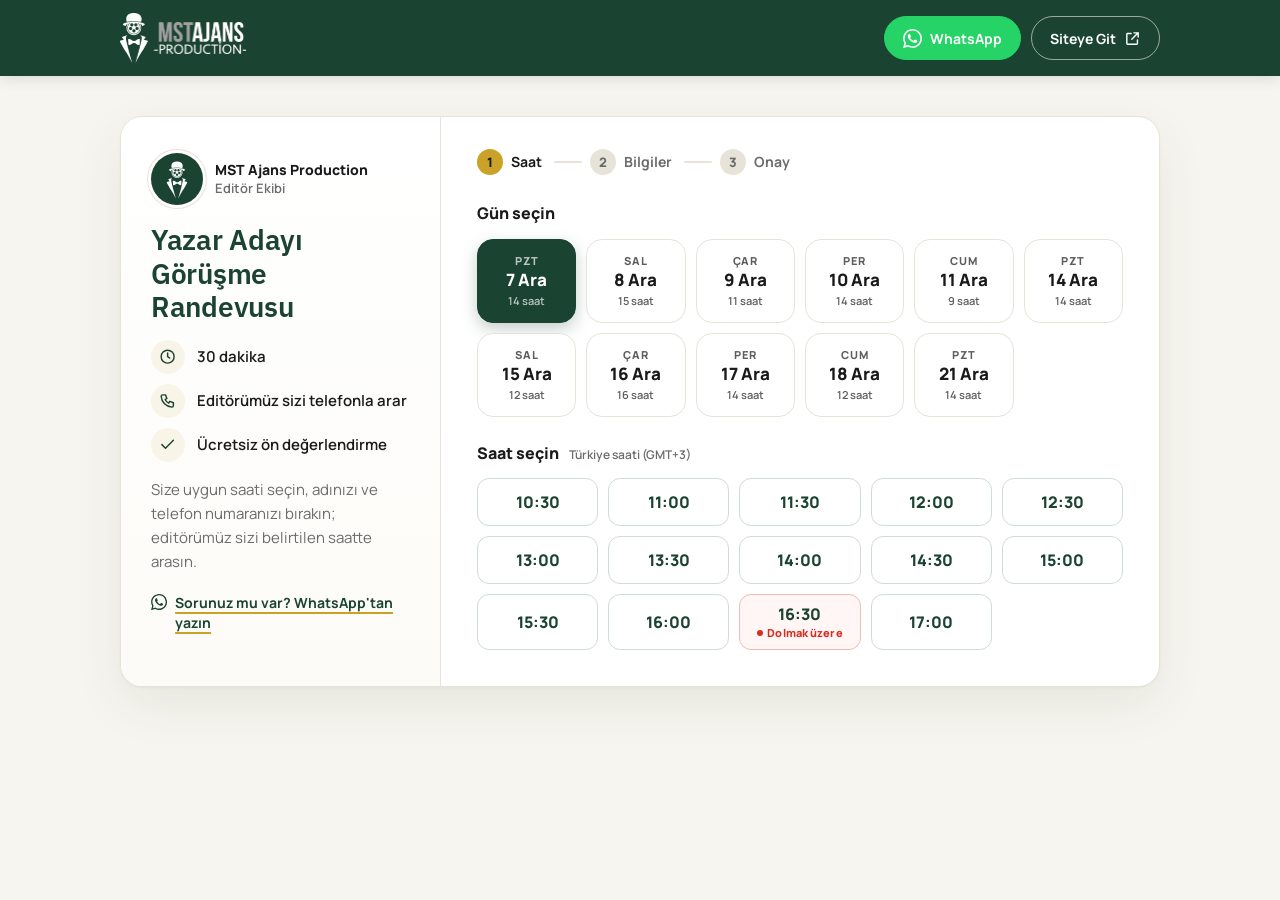
==== demo/index.html @ f029d552 "MST yazar adayı randevu eklentisi - Müsait saatlerden randevu (10:00–17:30), saat başına 3 kişi sını" ====
<!doctype html>
<html lang="tr">
<head>
<meta charset="utf-8">
<meta name="viewport" content="width=device-width, initial-scale=1, viewport-fit=cover">
<meta name="theme-color" content="#ffffff">
<title>Yazar Görüşmesi — MST Yayıncılık</title>
<link rel="stylesheet" href="https://fonts.googleapis.com/css2?family=IBM+Plex+Sans:wght@500;600;700&family=Manrope:wght@400;500;600;700;800&display=swap">
<link rel="stylesheet" href="/mst-randevu/assets/randevu.css">
</head>
<body class="mst-sayfa">

<!-- ===== MST_Randevu::header_html() ===== -->
<header class="mst-top">
  <div class="mst-top__in">
    <a class="mst-top__logo" href="https://mstyayincilik.com/" aria-label="Ana sayfa">
      <img src="/mst-randevu/assets/mst-logo.png" alt="MST Ajans Production" width="126" height="50">
    </a>
    <div class="mst-top__cta">
      <a class="mst-top__btn mst-top__btn--wa" href="https://wa.me/905514112004?text=Merhaba%2C%20yazar%20g%C3%B6r%C3%BC%C5%9Fmesi%20hakk%C4%B1nda%20bilgi%20almak%20istiyorum." target="_blank" rel="noopener" aria-label="WhatsApp'tan yazın"><svg class="mst-ic" viewBox="0 0 24 24" fill="currentColor" aria-hidden="true"><path d="M17.472 14.382c-.297-.149-1.758-.867-2.03-.967-.273-.099-.471-.148-.67.15-.197.297-.767.966-.94 1.164-.173.199-.347.223-.644.075-.297-.15-1.255-.463-2.39-1.475-.883-.788-1.48-1.761-1.653-2.059-.173-.297-.018-.458.13-.606.134-.133.298-.347.446-.52.149-.174.198-.298.298-.497.099-.198.05-.371-.025-.52-.075-.149-.669-1.612-.916-2.207-.242-.579-.487-.5-.669-.51-.173-.008-.371-.01-.57-.01-.198 0-.52.074-.792.372-.272.297-1.04 1.016-1.04 2.479 0 1.462 1.065 2.875 1.213 3.074.149.198 2.096 3.2 5.077 4.487.709.306 1.262.489 1.694.625.712.227 1.36.195 1.871.118.571-.085 1.758-.719 2.006-1.413.248-.694.248-1.289.173-1.413-.074-.124-.272-.198-.57-.347m-5.421 7.403h-.004a9.87 9.87 0 0 1-5.031-1.378l-.361-.214-3.741.982.998-3.648-.235-.374a9.86 9.86 0 0 1-1.51-5.26c.001-5.45 4.436-9.884 9.888-9.884 2.64 0 5.122 1.03 6.988 2.898a9.825 9.825 0 0 1 2.893 6.994c-.003 5.45-4.437 9.884-9.885 9.884m8.413-18.297A11.815 11.815 0 0 0 12.05 0C5.495 0 .16 5.335.157 11.892c0 2.096.547 4.142 1.588 5.945L.057 24l6.305-1.654a11.882 11.882 0 0 0 5.683 1.448h.005c6.554 0 11.89-5.335 11.893-11.893a11.821 11.821 0 0 0-3.48-8.413z"/></svg><span>WhatsApp</span></a>
      <a class="mst-top__btn" href="https://mstyayincilik.com/"><span>Siteye Git</span><svg class="mst-ic" viewBox="0 0 24 24" fill="none" stroke="currentColor" stroke-width="2" stroke-linecap="round" stroke-linejoin="round" aria-hidden="true"><path d="M14 4h6v6M20 4l-9 9M19 14v5a1 1 0 0 1-1 1H5a1 1 0 0 1-1-1V6a1 1 0 0 1 1-1h5"/></svg></a>
    </div>
  </div>
</header>

<main class="mst-sayfa__main">
<!-- ===== [mst_randevu] ===== -->
<div class="mst-rnd-wrap">
<div class="mst-rnd" data-mst-randevu>
  <aside class="mst-rnd__aside">
    <div class="mst-rnd__brand">
      <span class="mst-rnd__avatar"><img src="/mst-randevu/assets/mst-figur.png" alt="" width="40" height="40"></span>
      <span class="mst-rnd__brand-txt"><strong>MST Ajans Production</strong><small>Editör Ekibi</small></span>
    </div>
    <h2 class="mst-rnd__title">Yazar Adayı Görüşme Randevusu</h2>
    <ul class="mst-rnd__meta">
      <li><span class="mst-rnd__meta-ic"><svg class="mst-ic" viewBox="0 0 24 24" fill="none" stroke="currentColor" stroke-width="2" stroke-linecap="round" stroke-linejoin="round" aria-hidden="true"><circle cx="12" cy="12" r="9"/><path d="M12 7v5l3 2"/></svg></span>30 dakika</li>
      <li><span class="mst-rnd__meta-ic"><svg class="mst-ic" viewBox="0 0 24 24" fill="none" stroke="currentColor" stroke-width="2" stroke-linecap="round" stroke-linejoin="round" aria-hidden="true"><path d="M5 4h4l2 5-2.5 1.5a11 11 0 0 0 5 5L15 13l5 2v4a2 2 0 0 1-2 2A16 16 0 0 1 3 6a2 2 0 0 1 2-2"/></svg></span>Editörümüz sizi telefonla arar</li>
      <li><span class="mst-rnd__meta-ic"><svg class="mst-ic" viewBox="0 0 24 24" fill="none" stroke="currentColor" stroke-width="2" stroke-linecap="round" stroke-linejoin="round" aria-hidden="true"><path d="M20 6 9 17l-5-5"/></svg></span>Ücretsiz ön değerlendirme</li>
    </ul>
    <p class="mst-rnd__desc">Size uygun saati seçin, adınızı ve telefon numaranızı bırakın; editörümüz sizi belirtilen saatte arasın.</p>
    <a class="mst-rnd__wa" href="https://wa.me/905514112004" target="_blank" rel="noopener"><svg class="mst-ic" viewBox="0 0 24 24" fill="currentColor" aria-hidden="true"><path d="M17.472 14.382c-.297-.149-1.758-.867-2.03-.967-.273-.099-.471-.148-.67.15-.197.297-.767.966-.94 1.164-.173.199-.347.223-.644.075-.297-.15-1.255-.463-2.39-1.475-.883-.788-1.48-1.761-1.653-2.059-.173-.297-.018-.458.13-.606.134-.133.298-.347.446-.52.149-.174.198-.298.298-.497.099-.198.05-.371-.025-.52-.075-.149-.669-1.612-.916-2.207-.242-.579-.487-.5-.669-.51-.173-.008-.371-.01-.57-.01-.198 0-.52.074-.792.372-.272.297-1.04 1.016-1.04 2.479 0 1.462 1.065 2.875 1.213 3.074.149.198 2.096 3.2 5.077 4.487.709.306 1.262.489 1.694.625.712.227 1.36.195 1.871.118.571-.085 1.758-.719 2.006-1.413.248-.694.248-1.289.173-1.413-.074-.124-.272-.198-.57-.347m-5.421 7.403h-.004a9.87 9.87 0 0 1-5.031-1.378l-.361-.214-3.741.982.998-3.648-.235-.374a9.86 9.86 0 0 1-1.51-5.26c.001-5.45 4.436-9.884 9.888-9.884 2.64 0 5.122 1.03 6.988 2.898a9.825 9.825 0 0 1 2.893 6.994c-.003 5.45-4.437 9.884-9.885 9.884m8.413-18.297A11.815 11.815 0 0 0 12.05 0C5.495 0 .16 5.335.157 11.892c0 2.096.547 4.142 1.588 5.945L.057 24l6.305-1.654a11.882 11.882 0 0 0 5.683 1.448h.005c6.554 0 11.89-5.335 11.893-11.893a11.821 11.821 0 0 0-3.48-8.413z"/></svg><span>Sorunuz mu var? WhatsApp'tan yazın</span></a>
  </aside>

  <section class="mst-rnd__main">
    <ol class="mst-rnd__steps" data-steps>
      <li class="is-active"><span>1</span>Saat</li>
      <li><span>2</span>Bilgiler</li>
      <li><span>3</span>Onay</li>
    </ol>

    <div class="mst-rnd__step" data-step="saat">
      <div class="mst-rnd__label">Gün seçin</div>
      <div class="mst-rnd__days" data-days><div class="mst-rnd__loading">Müsait saatler yükleniyor…</div></div>
      <div class="mst-rnd__label" data-times-label hidden>Saat seçin <small>Türkiye saati (GMT+3)</small></div>
      <div class="mst-rnd__times" data-times></div>
      <div class="mst-rnd__next" data-next hidden>
        <div class="mst-rnd__next-info"><small>Seçilen saat</small><strong data-next-text></strong></div>
        <button type="button" class="mst-rnd__btn" data-continue>Devam Et</button>
      </div>
    </div>

    <form class="mst-rnd__form" data-form hidden novalidate>
      <div class="mst-rnd__picked" data-picked></div>
      <input type="hidden" name="slot_id" value="">
      <label class="mst-rnd__field"><span>Ad Soyad</span><input type="text" name="ad_soyad" autocomplete="name" required minlength="3" maxlength="100" placeholder="Adınız ve soyadınız"></label>
      <label class="mst-rnd__field"><span>Telefon</span><input type="tel" name="telefon" autocomplete="tel" inputmode="tel" placeholder="05XX XXX XX XX" required></label>
      <label class="mst-rnd__field"><span>Kitabınız hakkında kısa not <em>(isteğe bağlı)</em></span><textarea name="not_metni" rows="3" maxlength="1000" placeholder="Tür, sayfa sayısı, tamamlandı mı…"></textarea></label>
      <label class="mst-rnd__hp" aria-hidden="true">Web sitesi <input type="text" name="website" tabindex="-1" autocomplete="off"></label>
      <label class="mst-rnd__check"><input type="checkbox" name="kvkk" value="1" required><span>Kişisel verilerimin randevu ve iletişim amacıyla MST Yayıncılık tarafından işlenmesini kabul ediyorum.</span></label>
      <div class="mst-rnd__error" data-error role="alert" hidden></div>
      <div class="mst-rnd__actions">
        <button type="button" class="mst-rnd__btn mst-rnd__btn--ghost" data-back>Geri</button>
        <button type="submit" class="mst-rnd__btn">Randevuyu Onayla</button>
      </div>
    </form>

    <div class="mst-rnd__done" data-done hidden></div>
  </section>
</div>
</div>
</main>

<script>
/* Sahte sunucu: WordPress'teki admin-ajax.php yanıtlarını taklit eder (10:00–17:30, saat başına 3 kişi) */
(function () {
  var GUN = ['Paz','Pzt','Sal','Çar','Per','Cum','Cmt'], GUN_UZUN = ['Pazar','Pazartesi','Salı','Çarşamba','Perşembe','Cuma','Cumartesi'];
  var AY = ['Oca','Şub','Mar','Nis','May','Haz','Tem','Ağu','Eyl','Eki','Kas','Ara'], AY_UZUN = ['Ocak','Şubat','Mart','Nisan','Mayıs','Haziran','Temmuz','Ağustos','Eylül','Ekim','Kasım','Aralık'];
  var slots = [], id = 1, d = new Date(); d.setHours(0,0,0,0);
  for (var g = 1; g < 16; g++) {
    var day = new Date(d); day.setDate(d.getDate() + g);
    if (day.getDay() === 0 || day.getDay() === 6) continue;
    for (var m = 10*60; m <= 17*60 + 30; m += 30) {
      var t = new Date(day); t.setMinutes(m);
      var r = Math.random(), dolu = r < .15 ? 3 : r < .3 ? 2 : r < .45 ? 1 : 0; // bazı saatler kısmen/tamamen dolu
      slots.push({ id: id++, t: t, kapasite: 3, dolu: dolu });
    }
  }
  var pad = function (n) { return (n < 10 ? '0' : '') + n; };
  var iso = function (t) { return t.getFullYear() + '-' + pad(t.getMonth()+1) + '-' + pad(t.getDate()); };
  var uzun = function (t) { return t.getDate() + ' ' + AY_UZUN[t.getMonth()] + ' ' + t.getFullYear() + ' ' + GUN_UZUN[t.getDay()] + ', ' + pad(t.getHours()) + ':' + pad(t.getMinutes()); };
  var utc = function (t) { return t.toISOString().replace(/[-:]/g, '').replace(/\.\d{3}/, ''); };
  var telNorm = function (r) { var x = String(r).replace(/\D/g,''); if (x.length===10) x='90'+x; else if (x.length===11 && x[0]==='0') x='9'+x; return /^90[23458]\d{9}$/.test(x) ? x : ''; };
  var alinan = {};
  var json = function (o, s) { return Promise.resolve(new Response(JSON.stringify(o), { status: s || 200, headers: { 'Content-Type': 'application/json' } })); };

  window.MST_RANDEVU = { ajax: '/wp-admin/admin-ajax.php', basari: 'Randevunuz alındı! Belirtilen saatte sizi arayacağız.', site: 'https://mstyayincilik.com/' };
  var realFetch = window.fetch;
  window.fetch = function (url, opt) {
    if (url !== MST_RANDEVU.ajax) return realFetch.apply(this, arguments);
    var f = opt.body, action = f.get('action');
    return new Promise(function (r) { setTimeout(r, 400); }).then(function () {
      if (action === 'mst_randevu_slotlar') {
        return json({ success: true, data: { nonce: 'demo', slotlar: slots.filter(function (s) { return s.dolu < s.kapasite; }).map(function (s) {
          return { id: s.id, gun: iso(s.t), etiket: s.t.getDate() + ' ' + AY_UZUN[s.t.getMonth()] + ' ' + GUN_UZUN[s.t.getDay()], kisa: GUN[s.t.getDay()], no: s.t.getDate() + ' ' + AY[s.t.getMonth()], saat: pad(s.t.getHours()) + ':' + pad(s.t.getMinutes()), sure: 30, kalan: s.kapasite - s.dolu };
        }) } });
      }
      var ad = (f.get('ad_soyad') || '').trim(), tel = telNorm(f.get('telefon')), s = slots.filter(function (x) { return x.id == f.get('slot_id'); })[0];
      if (ad.length < 3) return json({ success: false, data: { mesaj: 'Lütfen adınızı ve soyadınızı yazın.', alan: 'ad_soyad' } });
      if (!tel) return json({ success: false, data: { mesaj: 'Geçerli bir telefon numarası girin (ör. 0532 123 45 67).', alan: 'telefon' } });
      if (!f.get('kvkk')) return json({ success: false, data: { mesaj: 'Devam etmek için onay kutusunu işaretleyin.', alan: 'kvkk' } });
      if (alinan[tel]) return json({ success: false, data: { mesaj: 'Bu numarayla zaten ' + uzun(alinan[tel]) + ' tarihine randevunuz var.' } });
      if (!s || s.dolu >= s.kapasite) return json({ success: false, data: { mesaj: 'Bu saat az önce doldu. Lütfen başka bir saat seçin.', yenile: true } }, 409);
      s.dolu++; alinan[tel] = s.t;
      var bit = new Date(s.t.getTime() + 30 * 60000);
      return json({ success: true, data: { mesaj: MST_RANDEVU.basari, tarih: uzun(s.t),
        takvim: 'https://calendar.google.com/calendar/render?action=TEMPLATE&text=' + encodeURIComponent('MST Yayıncılık — Yazar görüşmesi') + '&dates=' + utc(s.t) + '/' + utc(bit) } });
    });
  };
})();
</script>
<script src="/mst-randevu/assets/randevu.js"></script>
</body>
</html>
---- mst-randevu/assets/randevu.css ----
/* ==========================================================================
   MST Yazar Randevu — mstyayincilik.com tasarım diliyle
   Renkler "Kitap Yayınlatmak İstiyorum" sayfasından alınmıştır.
   ========================================================================== */
:root {
  --mst-yesil: #1b4332;
  --mst-yesil-2: #2d6a4f;
  --mst-yesil-acik: #e9f2ec;
  --mst-altin: #c9a227;
  --mst-altin-koyu: #b08d1f;
  --mst-bej: #f8f4e8;
  --mst-zemin-sayfa: #f7f5ef;
  --mst-yazi: #333333;
  --mst-koyu: #1a1a1a;
  --mst-soluk: #6b6b6b;
  --mst-cizgi: #e7e3d8;
  --mst-beyaz: #ffffff;
  --mst-hata: #b42318;
  --mst-font: Manrope, -apple-system, "Segoe UI", system-ui, sans-serif;
  --mst-font-baslik: "IBM Plex Sans", Manrope, system-ui, sans-serif;
}

.mst-ic { width: 1.15em; height: 1.15em; flex: 0 0 auto; display: inline-block; vertical-align: -0.2em; }

/* --------------------------------------------------------------------------
   Tam sayfa iskeleti
   -------------------------------------------------------------------------- */
body.mst-sayfa {
  margin: 0; min-height: 100vh; display: flex; flex-direction: column;
  background: var(--mst-zemin-sayfa); color: var(--mst-yazi);
  font-family: var(--mst-font); -webkit-font-smoothing: antialiased;
}
.mst-sayfa__main { flex: 1; padding: 40px 16px 72px; }
.mst-sayfa__intro { max-width: 1040px; margin: 0 auto 24px; }

/* --------------------------------------------------------------------------
   Üst çubuk: MST logosu + WhatsApp + Siteye Git
   -------------------------------------------------------------------------- */
/* Logo beyaz olduğu için çubuk koyu yeşil */
.mst-top {
  position: sticky; top: 0; z-index: 100;
  background: var(--mst-yesil);
  box-shadow: 0 2px 14px rgba(0, 0, 0, .12);
  font-family: var(--mst-font);
}
body.admin-bar .mst-top { top: 32px; }
.mst-top * { box-sizing: border-box; }
.mst-top a { text-decoration: none; }
.mst-top__in {
  max-width: 1080px; margin: 0 auto; height: 76px; padding: 0 20px;
  display: flex; align-items: center; justify-content: space-between; gap: 16px;
}
.mst-top__logo { display: flex; align-items: center; flex: 0 0 auto; }
.mst-top__logo img { height: 50px; width: auto; display: block; }

.mst-top__cta { display: flex; align-items: center; gap: 10px; }
.mst-top__btn {
  display: inline-flex; align-items: center; justify-content: center; gap: 8px;
  height: 44px; padding: 0 18px; border-radius: 100px; border: 1.5px solid rgba(255, 255, 255, .55);
  font-size: 14px; font-weight: 700; color: #fff; background: transparent;
  white-space: nowrap; transition: background .15s, color .15s, border-color .15s;
}
.mst-top__btn:hover { background: rgba(255, 255, 255, .1); border-color: #fff; color: #fff; }
.mst-top__btn .mst-ic { width: 17px; height: 17px; }
.mst-top__btn--wa { background: #25d366; border-color: #25d366; color: #fff; }
.mst-top__btn--wa .mst-ic { width: 19px; height: 19px; }
.mst-top__btn--wa:hover { background: #1ebe5b; border-color: #1ebe5b; color: #fff; }

@media (max-width: 782px) { body.admin-bar .mst-top { top: 0; } }
@media (max-width: 480px) {
  .mst-top__in { height: 64px; padding: 0 14px; gap: 10px; }
  .mst-top__logo img { height: 40px; }
  .mst-top__cta { gap: 8px; }
  .mst-top__btn { height: 40px; padding: 0 14px; font-size: 13px; }
}
@media (max-width: 370px) {
  /* Çok dar ekranda WhatsApp yalnızca simge */
  .mst-top__btn--wa { width: 40px; padding: 0; }
  .mst-top__btn--wa span { display: none; }
}

/* --------------------------------------------------------------------------
   Randevu kutusu
   -------------------------------------------------------------------------- */
.mst-rnd-wrap { container-type: inline-size; width: 100%; max-width: 1040px; margin: 24px auto; }
.mst-sayfa .mst-rnd-wrap { margin-top: 0; }
.mst-rnd {
  display: grid; grid-template-columns: 1fr;
  background: var(--mst-beyaz); color: var(--mst-yazi);
  border: 1px solid var(--mst-cizgi); border-radius: 22px;
  box-shadow: 0 1px 2px rgba(27, 67, 50, .04), 0 18px 50px rgba(27, 67, 50, .08);
  font-family: var(--mst-font); font-size: 16px; line-height: 1.6;
  overflow: hidden;
}
.mst-rnd *, .mst-rnd *::before, .mst-rnd *::after { box-sizing: border-box; }
.mst-rnd [hidden] { display: none !important; }
.mst-rnd a { text-decoration: none; }

/* Sol sütun: görüşme bilgisi */
.mst-rnd__aside { padding: 28px 24px; border-bottom: 1px solid var(--mst-cizgi); background: linear-gradient(180deg, #fff 0%, #fcfbf7 100%); }
.mst-rnd__brand { display: flex; align-items: center; gap: 12px; margin-bottom: 18px; }
.mst-rnd__avatar {
  flex: 0 0 auto; width: 52px; height: 52px; border-radius: 50%;
  display: grid; place-items: center; background: var(--mst-yesil);
  box-shadow: 0 0 0 3px #fff, 0 0 0 4px var(--mst-cizgi);
}
.mst-rnd__avatar img { width: 40px; height: 40px; display: block; }
.mst-rnd__brand-txt { display: flex; flex-direction: column; line-height: 1.3; }
.mst-rnd__brand-txt strong { font-size: 14px; font-weight: 800; color: var(--mst-koyu); }
.mst-rnd__brand-txt small { font-size: 13px; font-weight: 600; color: var(--mst-soluk); }
.mst-rnd__title {
  margin: 0 0 16px; color: var(--mst-yesil);
  font-family: var(--mst-font-baslik); font-weight: 600; font-size: 26px; line-height: 1.2; letter-spacing: -.01em;
}
.mst-rnd__meta { list-style: none; margin: 0 0 16px; padding: 0; display: grid; gap: 10px; }
.mst-rnd__meta li { display: flex; align-items: center; gap: 12px; font-weight: 600; font-size: 15px; color: var(--mst-koyu); margin: 0; }
.mst-rnd__meta-ic {
  flex: 0 0 auto; width: 34px; height: 34px; border-radius: 50%;
  display: grid; place-items: center; background: var(--mst-bej); color: var(--mst-yesil);
}
.mst-rnd__desc { margin: 0 0 18px; font-size: 15px; color: var(--mst-soluk); }
.mst-rnd__wa {
  display: inline-flex; align-items: flex-start; gap: 8px;
  font-size: 14px; font-weight: 700; line-height: 1.45; color: var(--mst-yesil);
  text-decoration: underline !important; text-decoration-color: var(--mst-altin) !important; text-decoration-thickness: 1.5px !important; text-underline-offset: 4px;
}
.mst-rnd__wa .mst-ic { margin-top: 1px; }
.mst-rnd__wa:hover { color: var(--mst-yesil-2); }

/* Sağ sütun */
.mst-rnd__main { padding: 24px 20px 28px; min-width: 0; }

/* Adım göstergesi */
.mst-rnd__steps {
  list-style: none; margin: 0 0 26px; padding: 0;
  display: flex; align-items: center; gap: 8px; counter-reset: none;
}
.mst-rnd__steps li {
  display: flex; align-items: center; gap: 8px; margin: 0;
  font-size: 14px; font-weight: 700; color: var(--mst-soluk); white-space: nowrap;
}
.mst-rnd__steps li:not(:last-child)::after {
  content: ""; width: 28px; height: 2px; margin-left: 4px; border-radius: 2px; background: var(--mst-cizgi);
}
.mst-rnd__steps span {
  width: 26px; height: 26px; border-radius: 50%; display: grid; place-items: center;
  font-size: 13px; font-weight: 800; background: var(--mst-cizgi); color: var(--mst-soluk);
}
.mst-rnd__steps li.is-active { color: var(--mst-koyu); }
.mst-rnd__steps li.is-active span { background: var(--mst-altin); color: var(--mst-koyu); }
.mst-rnd__steps li.is-done { color: var(--mst-yesil); }
.mst-rnd__steps li.is-done span { background: var(--mst-yesil); color: #fff; font-size: 0; }
.mst-rnd__steps li.is-done span::before { content: "✓"; font-size: 13px; }
.mst-rnd__steps li.is-done::after { background: var(--mst-yesil); }

/* Etiketler */
.mst-rnd__label {
  display: flex; align-items: baseline; gap: 10px; flex-wrap: wrap; margin: 24px 0 12px;
  font-weight: 800; color: var(--mst-koyu); font-size: 16px;
}
.mst-rnd__step > .mst-rnd__label:first-child { margin-top: 0; }
.mst-rnd__label small { font-weight: 600; font-size: 12px; color: var(--mst-soluk); }

/* Günler */
.mst-rnd__days {
  display: flex; gap: 10px; overflow-x: auto; margin: 0 -20px; padding: 2px 20px 10px;
  scroll-snap-type: x proximity; scroll-padding: 0 20px; -webkit-overflow-scrolling: touch; scrollbar-width: none;
}
.mst-rnd__days::-webkit-scrollbar { display: none; }
.mst-rnd__day {
  flex: 0 0 auto; min-width: 84px; scroll-snap-align: start;
  display: flex; flex-direction: column; align-items: center; gap: 0;
  padding: 12px 10px; cursor: pointer; font: inherit; color: var(--mst-koyu);
  background: var(--mst-beyaz); border: 1.5px solid var(--mst-cizgi); border-radius: 16px;
  transition: border-color .15s, background .15s, color .15s, transform .1s;
}
.mst-rnd__day:hover { border-color: var(--mst-yesil); }
.mst-rnd__day:active { transform: scale(.97); }
.mst-rnd__day[aria-pressed="true"] { background: var(--mst-yesil); border-color: var(--mst-yesil); color: #fff; box-shadow: 0 6px 16px rgba(27, 67, 50, .25); }
.mst-rnd__day-name { font-size: 11px; font-weight: 800; text-transform: uppercase; letter-spacing: .08em; opacity: .7; }
.mst-rnd__day-no { font-weight: 800; font-size: 17px; line-height: 1.35; }
.mst-rnd__day-count { font-size: 11px; font-weight: 600; opacity: .7; }

/* Saatler */
.mst-rnd__times { display: grid; grid-template-columns: repeat(3, 1fr); gap: 10px; }
.mst-rnd__time {
  min-height: 48px; padding: 10px 0; font: inherit; font-size: 16px; font-weight: 800; cursor: pointer; color: var(--mst-yesil);
  background: var(--mst-beyaz); border: 1.5px solid #cfdcd3; border-radius: 12px;
  transition: background .15s, color .15s, border-color .15s;
}
.mst-rnd__time:hover { border-color: var(--mst-yesil); background: var(--mst-yesil-acik); }
.mst-rnd__time:focus-visible { outline: 3px solid var(--mst-altin); outline-offset: 2px; }
.mst-rnd__time[aria-pressed="true"] { background: var(--mst-yesil); border-color: var(--mst-yesil); color: #fff; }
.mst-rnd__time { display: flex; flex-direction: column; align-items: center; justify-content: center; line-height: 1.15; }
.mst-rnd__time small { margin-top: 3px; font-size: 11px; font-weight: 800; letter-spacing: .01em; }
/* Son yer: kırmızı "Dolmak üzere" */
.mst-rnd__time.is-az { border-color: #f4b9b2; background: #fff6f5; }
.mst-rnd__time.is-az small { color: #d92d20; }
.mst-rnd__time.is-az small::before { content: ""; display: inline-block; width: 6px; height: 6px; margin-right: 4px; border-radius: 50%; background: #d92d20; vertical-align: 1px; }
.mst-rnd__time.is-az:hover { border-color: #d92d20; background: #fef0ee; }
.mst-rnd__time.is-az[aria-pressed="true"] { background: var(--mst-yesil); border-color: var(--mst-yesil); }
.mst-rnd__time.is-az[aria-pressed="true"] small { color: #ffb4ab; }
.mst-rnd__time.is-az[aria-pressed="true"] small::before { background: #ffb4ab; }

.mst-rnd__loading, .mst-rnd__empty { color: var(--mst-soluk); padding: 12px 0; }

/* Devam çubuğu (masaüstünde satır içi, mobilde ekranın altına sabit) */
.mst-rnd__next {
  display: flex; align-items: center; justify-content: space-between; gap: 16px;
  margin-top: 22px; padding: 14px 14px 14px 20px;
  background: var(--mst-bej); border-left: 4px solid var(--mst-altin); border-radius: 14px;
  animation: mst-rise .2s ease-out;
}
.mst-rnd__next-info { display: flex; flex-direction: column; min-width: 0; line-height: 1.35; }
.mst-rnd__next-info small { font-size: 12px; font-weight: 600; color: var(--mst-soluk); }
.mst-rnd__next-info strong { font-size: 15px; color: var(--mst-koyu); white-space: nowrap; overflow: hidden; text-overflow: ellipsis; }
@keyframes mst-rise { from { opacity: 0; transform: translateY(8px); } }

/* Seçilen saat özeti (form üstü) */
.mst-rnd__picked {
  display: flex; align-items: center; justify-content: space-between; gap: 12px; margin-bottom: 22px;
  padding: 14px 18px; background: var(--mst-bej); border-left: 4px solid var(--mst-altin); border-radius: 12px;
}
.mst-rnd__picked > div { display: flex; flex-direction: column; line-height: 1.4; }
.mst-rnd__picked small { font-size: 12px; color: var(--mst-soluk); font-weight: 600; }
.mst-rnd__picked strong { color: var(--mst-koyu); font-size: 15px; }
.mst-rnd__picked button {
  flex: 0 0 auto; padding: 6px 12px; border: 0; background: none; cursor: pointer;
  font: inherit; font-size: 14px; font-weight: 700; color: var(--mst-yesil); text-decoration: underline; text-underline-offset: 3px;
}

/* Form */
.mst-rnd__field { display: block; margin: 0 0 16px; }
.mst-rnd__field > span { display: block; margin-bottom: 6px; font-weight: 700; font-size: 14px; color: var(--mst-koyu); }
.mst-rnd__field em { font-weight: 500; color: var(--mst-soluk); font-style: normal; }
.mst-rnd__field input, .mst-rnd__field textarea {
  display: block; width: 100%; margin: 0; padding: 13px 16px; font: inherit; font-size: 16px; color: var(--mst-koyu);
  background: #fbfaf7; border: 1.5px solid var(--mst-cizgi); border-radius: 12px; box-shadow: none;
  transition: border-color .15s, box-shadow .15s, background .15s;
}
.mst-rnd__field input::placeholder, .mst-rnd__field textarea::placeholder { color: #a5a29a; }
.mst-rnd__field input:focus, .mst-rnd__field textarea:focus {
  outline: none; background: #fff; border-color: var(--mst-yesil); box-shadow: 0 0 0 4px var(--mst-yesil-acik);
}
.mst-rnd__check { display: flex; gap: 10px; align-items: flex-start; font-size: 13px; line-height: 1.5; color: var(--mst-soluk); margin: 4px 0 18px; cursor: pointer; }
.mst-rnd__check input { margin: 2px 0 0; width: 18px; height: 18px; accent-color: var(--mst-yesil); flex: 0 0 auto; }
.mst-rnd__hp { position: absolute !important; left: -9999px !important; width: 1px; height: 1px; overflow: hidden; }

.mst-rnd__error {
  margin-bottom: 16px; padding: 12px 16px; border-radius: 10px;
  color: var(--mst-hata); background: #fef3f2; border-left: 4px solid var(--mst-hata); font-size: 14px; font-weight: 600;
}

/* Butonlar — sitedeki hap butonlarla aynı */
.mst-rnd__actions { display: flex; gap: 12px; justify-content: flex-end; flex-wrap: wrap; }
.mst-rnd__btn {
  display: inline-flex; align-items: center; justify-content: center; gap: 8px;
  min-height: 50px; padding: 13px 30px; margin: 0;
  font: inherit; font-weight: 800; font-size: 16px; line-height: 1.2; cursor: pointer; white-space: nowrap;
  color: var(--mst-koyu); background: var(--mst-altin); border: 0; border-radius: 100px;
  transition: background .15s, transform .1s;
}
.mst-rnd__btn:hover { background: var(--mst-altin-koyu); color: var(--mst-koyu); }
.mst-rnd__btn:active { transform: translateY(1px); }
.mst-rnd__btn:disabled { opacity: .6; cursor: wait; }
.mst-rnd__btn--ghost { color: var(--mst-yesil); background: transparent; border: 1.5px solid var(--mst-yesil); }
.mst-rnd__btn--ghost:hover { background: var(--mst-yesil-acik); color: var(--mst-yesil); }
.mst-rnd__btn--yesil { background: var(--mst-yesil); color: #fff; }
.mst-rnd__btn--yesil:hover { background: var(--mst-yesil-2); color: #fff; }

/* Onay */
.mst-rnd__done { text-align: center; padding: 16px 0 4px; }
.mst-rnd__done-icon {
  width: 72px; height: 72px; margin: 0 auto 18px; border-radius: 50%;
  display: grid; place-items: center; font-size: 34px; font-weight: 800; color: #fff; background: var(--mst-yesil);
  box-shadow: 0 0 0 10px var(--mst-yesil-acik);
  animation: mst-pop .35s cubic-bezier(.2, 1.4, .4, 1);
}
@keyframes mst-pop { from { transform: scale(.4); opacity: 0; } }
.mst-rnd__done-msg { margin: 0 0 14px; font-family: var(--mst-font-baslik); font-weight: 600; font-size: 22px; line-height: 1.3; color: var(--mst-yesil); }
.mst-rnd__done-date {
  display: inline-block; margin: 0 0 24px; padding: 10px 20px; border-radius: 100px;
  background: var(--mst-bej); color: var(--mst-koyu); font-weight: 800;
}
.mst-rnd__done-actions { display: flex; gap: 10px; justify-content: center; flex-wrap: wrap; }

/* --------------------------------------------------------------------------
   Geniş kutu: iki sütun (Calendly düzeni)
   -------------------------------------------------------------------------- */
@container (min-width: 760px) {
  .mst-rnd { grid-template-columns: 320px 1fr; }
  .mst-rnd__aside { padding: 36px 30px; border-bottom: 0; border-right: 1px solid var(--mst-cizgi); }
  .mst-rnd__title { font-size: 28px; }
  .mst-rnd__main { padding: 32px 36px 36px; }
  .mst-rnd__days { flex-wrap: wrap; overflow: visible; margin: 0; padding: 0; }
  .mst-rnd__day { min-width: 0; flex: 0 0 calc((100% - 50px) / 6); }
  .mst-rnd__times { grid-template-columns: repeat(4, 1fr); }
}
@container (min-width: 960px) {
  .mst-rnd__times { grid-template-columns: repeat(5, 1fr); }
}

/* --------------------------------------------------------------------------
   Mobil
   -------------------------------------------------------------------------- */
@media (max-width: 759px) {
  .mst-sayfa__main { padding: 16px 12px 120px; }
  .mst-rnd { border-radius: 18px; }
  /* Bilgi bloğu kısalır: takvim ilk ekranda görünsün */
  .mst-rnd__aside { padding: 20px 20px 18px; }
  .mst-rnd__brand, .mst-rnd__desc { display: none; }
  .mst-rnd__title { font-size: 21px; margin-bottom: 12px; }
  .mst-rnd__meta { display: flex; flex-wrap: wrap; gap: 6px; margin-bottom: 12px; }
  .mst-rnd__meta li {
    gap: 6px; padding: 5px 11px 5px 6px; border-radius: 100px; background: var(--mst-bej);
    font-size: 12.5px; font-weight: 700; line-height: 1.3;
  }
  .mst-rnd__meta-ic { width: 20px; height: 20px; background: transparent; font-size: 13px; }
  .mst-rnd__wa { font-size: 13px; }
  .mst-rnd__steps li:not(.is-active) { font-size: 0; gap: 0; }
  .mst-rnd__steps li:not(.is-active)::after { margin-left: 8px; }
  .mst-rnd__steps { gap: 10px; }

  /* Devam çubuğu ekranın altına sabitlenir */
  .mst-rnd__next {
    position: fixed; left: 0; right: 0; bottom: 0; z-index: 90; margin: 0;
    padding: 12px 16px calc(12px + env(safe-area-inset-bottom));
    background: #fff; border-left: 0; border-top: 1px solid var(--mst-cizgi); border-radius: 18px 18px 0 0;
    box-shadow: 0 -10px 30px rgba(0, 0, 0, .10);
  }
  .mst-rnd__next .mst-rnd__btn { padding: 12px 26px; min-height: 48px; }

  .mst-rnd__actions { flex-direction: column-reverse; }
  .mst-rnd__actions .mst-rnd__btn, .mst-rnd__done-actions .mst-rnd__btn { width: 100%; }
}
@media (max-width: 360px) {
  .mst-rnd__times { grid-template-columns: repeat(2, 1fr); }
}
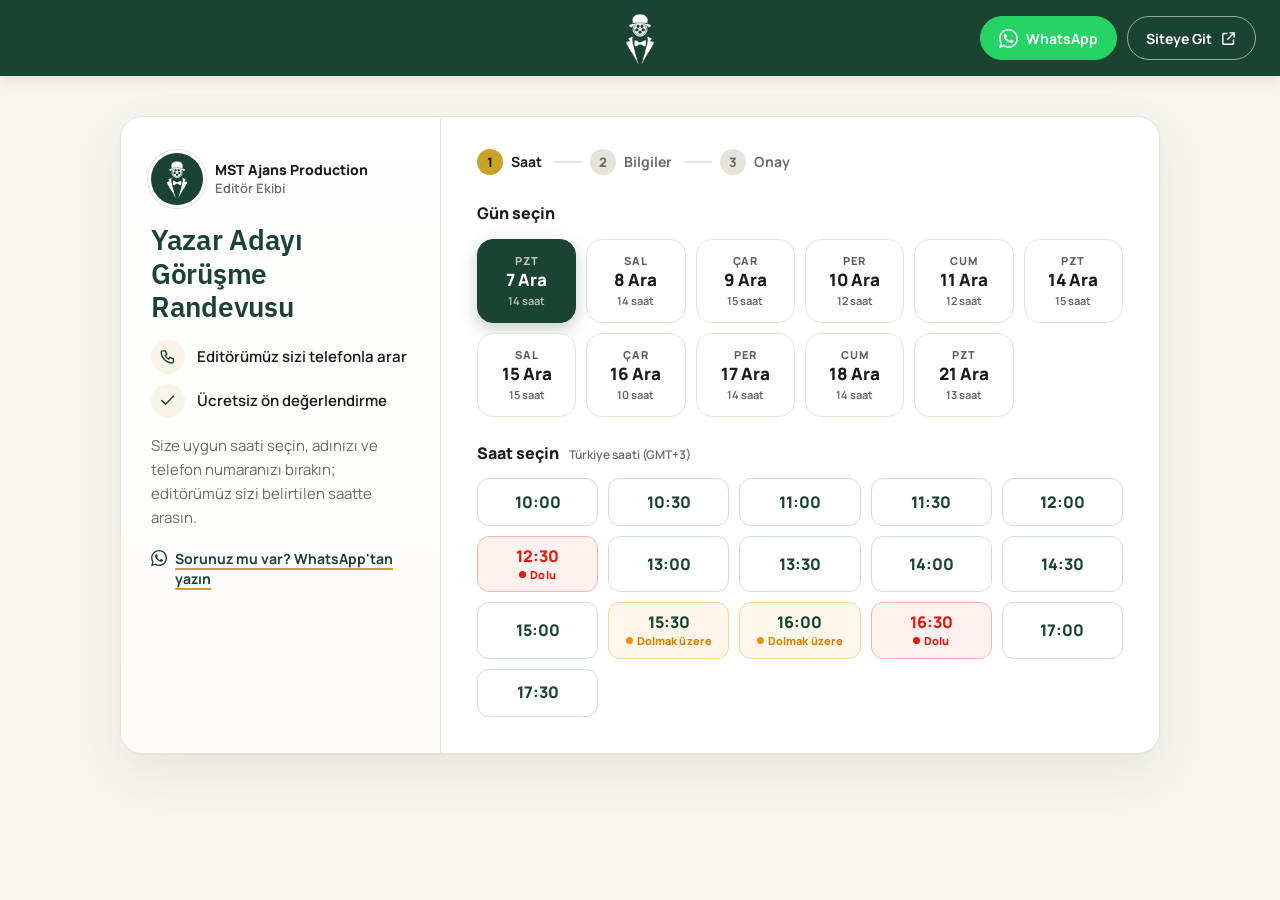
==== commit eb0775eb: "Trafik ışığı renkleri, dolu saatler, ortalanmış logo - Dolmak üzere olan saatler turuncu, dolu saatl" ====
--- a/demo/index.html
+++ b/demo/index.html
@@ -14,7 +14,7 @@
 <header class="mst-top">
   <div class="mst-top__in">
     <a class="mst-top__logo" href="https://mstyayincilik.com/" aria-label="Ana sayfa">
-      <img src="/mst-randevu/assets/mst-logo.png" alt="MST Ajans Production" width="126" height="50">
+      <img src="/mst-randevu/assets/mst-figur.png" alt="MST" width="50" height="50">
     </a>
     <div class="mst-top__cta">
       <a class="mst-top__btn mst-top__btn--wa" href="https://wa.me/905514112004?text=Merhaba%2C%20yazar%20g%C3%B6r%C3%BC%C5%9Fmesi%20hakk%C4%B1nda%20bilgi%20almak%20istiyorum." target="_blank" rel="noopener" aria-label="WhatsApp'tan yazın"><svg class="mst-ic" viewBox="0 0 24 24" fill="currentColor" aria-hidden="true"><path d="M17.472 14.382c-.297-.149-1.758-.867-2.03-.967-.273-.099-.471-.148-.67.15-.197.297-.767.966-.94 1.164-.173.199-.347.223-.644.075-.297-.15-1.255-.463-2.39-1.475-.883-.788-1.48-1.761-1.653-2.059-.173-.297-.018-.458.13-.606.134-.133.298-.347.446-.52.149-.174.198-.298.298-.497.099-.198.05-.371-.025-.52-.075-.149-.669-1.612-.916-2.207-.242-.579-.487-.5-.669-.51-.173-.008-.371-.01-.57-.01-.198 0-.52.074-.792.372-.272.297-1.04 1.016-1.04 2.479 0 1.462 1.065 2.875 1.213 3.074.149.198 2.096 3.2 5.077 4.487.709.306 1.262.489 1.694.625.712.227 1.36.195 1.871.118.571-.085 1.758-.719 2.006-1.413.248-.694.248-1.289.173-1.413-.074-.124-.272-.198-.57-.347m-5.421 7.403h-.004a9.87 9.87 0 0 1-5.031-1.378l-.361-.214-3.741.982.998-3.648-.235-.374a9.86 9.86 0 0 1-1.51-5.26c.001-5.45 4.436-9.884 9.888-9.884 2.64 0 5.122 1.03 6.988 2.898a9.825 9.825 0 0 1 2.893 6.994c-.003 5.45-4.437 9.884-9.885 9.884m8.413-18.297A11.815 11.815 0 0 0 12.05 0C5.495 0 .16 5.335.157 11.892c0 2.096.547 4.142 1.588 5.945L.057 24l6.305-1.654a11.882 11.882 0 0 0 5.683 1.448h.005c6.554 0 11.89-5.335 11.893-11.893a11.821 11.821 0 0 0-3.48-8.413z"/></svg><span>WhatsApp</span></a>
@@ -34,7 +34,6 @@
     </div>
     <h2 class="mst-rnd__title">Yazar Adayı Görüşme Randevusu</h2>
     <ul class="mst-rnd__meta">
-      <li><span class="mst-rnd__meta-ic"><svg class="mst-ic" viewBox="0 0 24 24" fill="none" stroke="currentColor" stroke-width="2" stroke-linecap="round" stroke-linejoin="round" aria-hidden="true"><circle cx="12" cy="12" r="9"/><path d="M12 7v5l3 2"/></svg></span>30 dakika</li>
       <li><span class="mst-rnd__meta-ic"><svg class="mst-ic" viewBox="0 0 24 24" fill="none" stroke="currentColor" stroke-width="2" stroke-linecap="round" stroke-linejoin="round" aria-hidden="true"><path d="M5 4h4l2 5-2.5 1.5a11 11 0 0 0 5 5L15 13l5 2v4a2 2 0 0 1-2 2A16 16 0 0 1 3 6a2 2 0 0 1 2-2"/></svg></span>Editörümüz sizi telefonla arar</li>
       <li><span class="mst-rnd__meta-ic"><svg class="mst-ic" viewBox="0 0 24 24" fill="none" stroke="currentColor" stroke-width="2" stroke-linecap="round" stroke-linejoin="round" aria-hidden="true"><path d="M20 6 9 17l-5-5"/></svg></span>Ücretsiz ön değerlendirme</li>
     </ul>
@@ -111,7 +110,7 @@
     var f = opt.body, action = f.get('action');
     return new Promise(function (r) { setTimeout(r, 400); }).then(function () {
       if (action === 'mst_randevu_slotlar') {
-        return json({ success: true, data: { nonce: 'demo', slotlar: slots.filter(function (s) { return s.dolu < s.kapasite; }).map(function (s) {
+        return json({ success: true, data: { nonce: 'demo', slotlar: slots.map(function (s) {
           return { id: s.id, gun: iso(s.t), etiket: s.t.getDate() + ' ' + AY_UZUN[s.t.getMonth()] + ' ' + GUN_UZUN[s.t.getDay()], kisa: GUN[s.t.getDay()], no: s.t.getDate() + ' ' + AY[s.t.getMonth()], saat: pad(s.t.getHours()) + ':' + pad(s.t.getMinutes()), sure: 30, kalan: s.kapasite - s.dolu };
         }) } });
       }
--- a/mst-randevu/assets/randevu.css
+++ b/mst-randevu/assets/randevu.css
@@ -16,6 +16,9 @@
   --mst-cizgi: #e7e3d8;
   --mst-beyaz: #ffffff;
   --mst-hata: #b42318;
+  /* Trafik ışığı: turuncu = dolmak üzere, kırmızı = dolu */
+  --mst-turuncu: #f39200;
+  --mst-kirmizi: #e3170a;
   --mst-font: Manrope, -apple-system, "Segoe UI", system-ui, sans-serif;
   --mst-font-baslik: "IBM Plex Sans", Manrope, system-ui, sans-serif;
 }
@@ -46,12 +49,13 @@
 body.admin-bar .mst-top { top: 32px; }
 .mst-top * { box-sizing: border-box; }
 .mst-top a { text-decoration: none; }
+/* Logo ortada, butonlar en sağda */
 .mst-top__in {
-  max-width: 1080px; margin: 0 auto; height: 76px; padding: 0 20px;
-  display: flex; align-items: center; justify-content: space-between; gap: 16px;
-}
-.mst-top__logo { display: flex; align-items: center; flex: 0 0 auto; }
-.mst-top__logo img { height: 50px; width: auto; display: block; }
+  position: relative; height: 76px; padding: 0 24px;
+  display: flex; align-items: center; justify-content: flex-end;
+}
+.mst-top__logo { position: absolute; left: 50%; top: 50%; transform: translate(-50%, -50%); display: flex; align-items: center; }
+.mst-top__logo img { height: 54px; width: auto; display: block; }
 
 .mst-top__cta { display: flex; align-items: center; gap: 10px; }
 .mst-top__btn {
@@ -67,16 +71,24 @@
 .mst-top__btn--wa:hover { background: #1ebe5b; border-color: #1ebe5b; color: #fff; }
 
 @media (max-width: 782px) { body.admin-bar .mst-top { top: 0; } }
-@media (max-width: 480px) {
-  .mst-top__in { height: 64px; padding: 0 14px; gap: 10px; }
+@media (max-width: 560px) {
+  .mst-top__in { height: 64px; padding: 0 12px; }
+  .mst-top__logo img { height: 44px; }
+  .mst-top__cta { gap: 6px; }
+  .mst-top__btn { height: 38px; padding: 0 14px; font-size: 13px; }
+  /* Ortadaki logoya çarpmasın diye WhatsApp yalnızca simge, Siteye Git simgesiz */
+  .mst-top__btn--wa { width: 38px; padding: 0; }
+  .mst-top__btn--wa span, .mst-top__btn:not(.mst-top__btn--wa) .mst-ic { display: none; }
+}
+@media (max-width: 360px) {
+  .mst-top__in { padding: 0 10px; }
   .mst-top__logo img { height: 40px; }
-  .mst-top__cta { gap: 8px; }
-  .mst-top__btn { height: 40px; padding: 0 14px; font-size: 13px; }
-}
-@media (max-width: 370px) {
-  /* Çok dar ekranda WhatsApp yalnızca simge */
-  .mst-top__btn--wa { width: 40px; padding: 0; }
-  .mst-top__btn--wa span { display: none; }
+  .mst-top__btn:not(.mst-top__btn--wa) { padding: 0 10px; font-size: 12px; }
+}
+@media (max-width: 340px) {
+  .mst-top__logo img { height: 36px; }
+  .mst-top__cta { gap: 4px; }
+  .mst-top__btn:not(.mst-top__btn--wa) { padding: 0 9px; }
 }
 
 /* --------------------------------------------------------------------------
@@ -193,14 +205,23 @@
 .mst-rnd__time[aria-pressed="true"] { background: var(--mst-yesil); border-color: var(--mst-yesil); color: #fff; }
 .mst-rnd__time { display: flex; flex-direction: column; align-items: center; justify-content: center; line-height: 1.15; }
 .mst-rnd__time small { margin-top: 3px; font-size: 11px; font-weight: 800; letter-spacing: .01em; }
-/* Son yer: kırmızı "Dolmak üzere" */
-.mst-rnd__time.is-az { border-color: #f4b9b2; background: #fff6f5; }
-.mst-rnd__time.is-az small { color: #d92d20; }
-.mst-rnd__time.is-az small::before { content: ""; display: inline-block; width: 6px; height: 6px; margin-right: 4px; border-radius: 50%; background: #d92d20; vertical-align: 1px; }
-.mst-rnd__time.is-az:hover { border-color: #d92d20; background: #fef0ee; }
+/* Son yer: turuncu "Dolmak üzere" */
+.mst-rnd__time.is-az { border-color: #fcd29a; background: #fff7eb; }
+.mst-rnd__time.is-az small { color: #d97f00; }
+.mst-rnd__time small::before { content: ""; display: inline-block; width: 7px; height: 7px; margin-right: 4px; border-radius: 50%; background: currentColor; vertical-align: 1px; }
+.mst-rnd__time.is-az small::before { background: var(--mst-turuncu); }
+.mst-rnd__time.is-az:hover { border-color: var(--mst-turuncu); background: #fff0d9; }
 .mst-rnd__time.is-az[aria-pressed="true"] { background: var(--mst-yesil); border-color: var(--mst-yesil); }
-.mst-rnd__time.is-az[aria-pressed="true"] small { color: #ffb4ab; }
-.mst-rnd__time.is-az[aria-pressed="true"] small::before { background: #ffb4ab; }
+.mst-rnd__time.is-az[aria-pressed="true"] small { color: #ffc266; }
+.mst-rnd__time.is-az[aria-pressed="true"] small::before { background: var(--mst-turuncu); }
+/* Dolu: kırmızı, seçilemez */
+.mst-rnd__time.is-dolu,
+.mst-rnd__time.is-dolu:hover { cursor: not-allowed; color: var(--mst-kirmizi); border-color: #f7b4ae; background: #fff1f0; }
+.mst-rnd__time.is-dolu small { color: var(--mst-kirmizi); }
+.mst-rnd__time.is-dolu small::before { background: var(--mst-kirmizi); }
+/* Tamamen dolu gün */
+.mst-rnd__day.is-dolu .mst-rnd__day-count { color: var(--mst-kirmizi); opacity: 1; font-weight: 800; }
+.mst-rnd__day.is-dolu[aria-pressed="true"] .mst-rnd__day-count { color: #ffb4ab; }
 
 .mst-rnd__loading, .mst-rnd__empty { color: var(--mst-soluk); padding: 12px 0; }
 
@@ -333,6 +354,9 @@
   .mst-rnd__actions { flex-direction: column-reverse; }
   .mst-rnd__actions .mst-rnd__btn, .mst-rnd__done-actions .mst-rnd__btn { width: 100%; }
 }
+@media (max-width: 420px) {
+  .mst-rnd__time small { font-size: 10px; white-space: nowrap; letter-spacing: -.01em; }
+}
 @media (max-width: 360px) {
   .mst-rnd__times { grid-template-columns: repeat(2, 1fr); }
 }
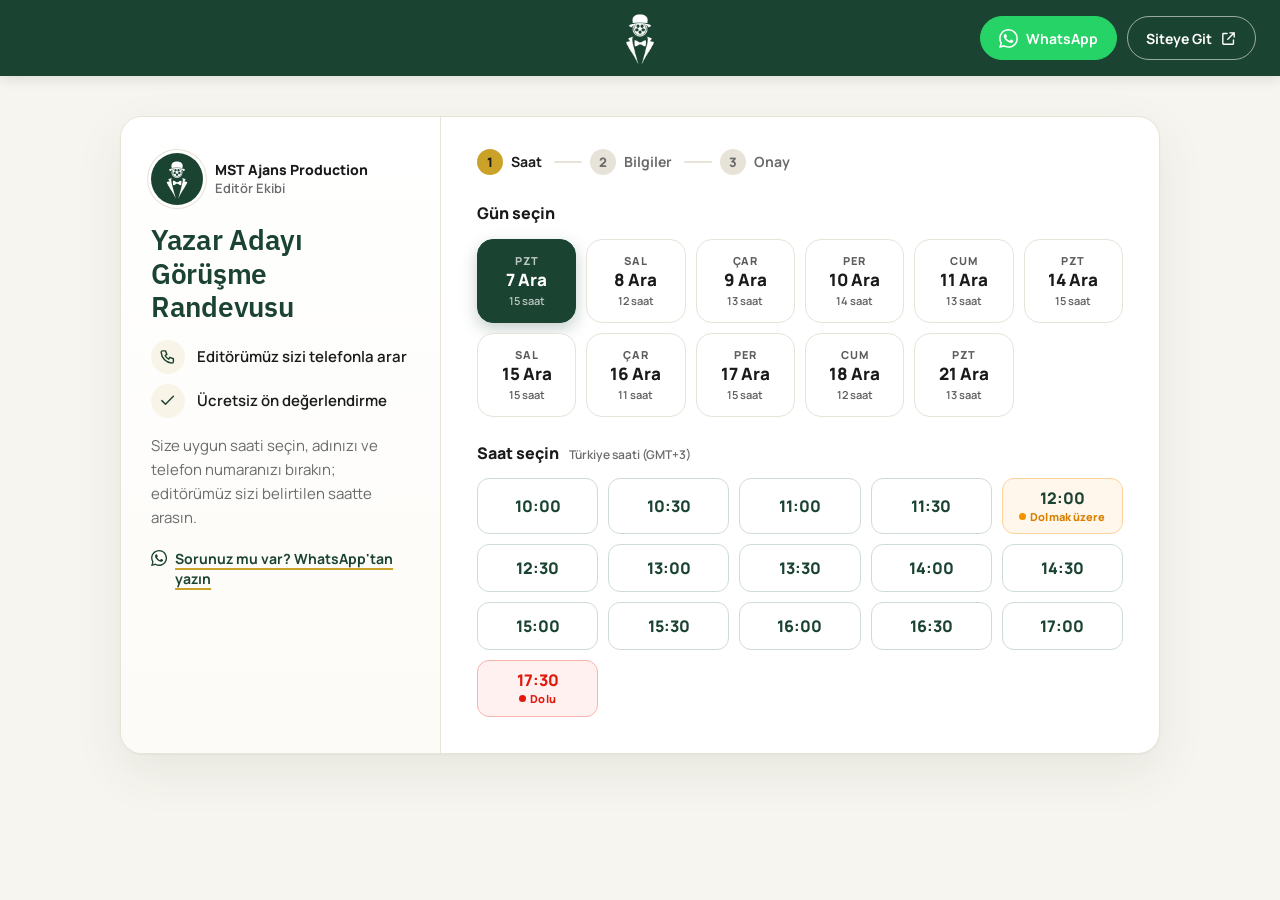
==== commit 319e098f: "Mobilde WhatsApp ve Siteye Git üç çizgili menüye alındı Masaüstü görünümü değişmedi. Menü dışarı tık" ====
--- a/demo/index.html
+++ b/demo/index.html
@@ -16,7 +16,8 @@
     <a class="mst-top__logo" href="https://mstyayincilik.com/" aria-label="Ana sayfa">
       <img src="/mst-randevu/assets/mst-figur.png" alt="MST" width="50" height="50">
     </a>
-    <div class="mst-top__cta">
+    <button type="button" class="mst-top__menu" aria-label="Menüyü aç" aria-expanded="false" aria-controls="mst-top-menu"><span></span><span></span><span></span></button>
+    <div class="mst-top__cta" id="mst-top-menu">
       <a class="mst-top__btn mst-top__btn--wa" href="https://wa.me/905514112004?text=Merhaba%2C%20yazar%20g%C3%B6r%C3%BC%C5%9Fmesi%20hakk%C4%B1nda%20bilgi%20almak%20istiyorum." target="_blank" rel="noopener" aria-label="WhatsApp'tan yazın"><svg class="mst-ic" viewBox="0 0 24 24" fill="currentColor" aria-hidden="true"><path d="M17.472 14.382c-.297-.149-1.758-.867-2.03-.967-.273-.099-.471-.148-.67.15-.197.297-.767.966-.94 1.164-.173.199-.347.223-.644.075-.297-.15-1.255-.463-2.39-1.475-.883-.788-1.48-1.761-1.653-2.059-.173-.297-.018-.458.13-.606.134-.133.298-.347.446-.52.149-.174.198-.298.298-.497.099-.198.05-.371-.025-.52-.075-.149-.669-1.612-.916-2.207-.242-.579-.487-.5-.669-.51-.173-.008-.371-.01-.57-.01-.198 0-.52.074-.792.372-.272.297-1.04 1.016-1.04 2.479 0 1.462 1.065 2.875 1.213 3.074.149.198 2.096 3.2 5.077 4.487.709.306 1.262.489 1.694.625.712.227 1.36.195 1.871.118.571-.085 1.758-.719 2.006-1.413.248-.694.248-1.289.173-1.413-.074-.124-.272-.198-.57-.347m-5.421 7.403h-.004a9.87 9.87 0 0 1-5.031-1.378l-.361-.214-3.741.982.998-3.648-.235-.374a9.86 9.86 0 0 1-1.51-5.26c.001-5.45 4.436-9.884 9.888-9.884 2.64 0 5.122 1.03 6.988 2.898a9.825 9.825 0 0 1 2.893 6.994c-.003 5.45-4.437 9.884-9.885 9.884m8.413-18.297A11.815 11.815 0 0 0 12.05 0C5.495 0 .16 5.335.157 11.892c0 2.096.547 4.142 1.588 5.945L.057 24l6.305-1.654a11.882 11.882 0 0 0 5.683 1.448h.005c6.554 0 11.89-5.335 11.893-11.893a11.821 11.821 0 0 0-3.48-8.413z"/></svg><span>WhatsApp</span></a>
       <a class="mst-top__btn" href="https://mstyayincilik.com/"><span>Siteye Git</span><svg class="mst-ic" viewBox="0 0 24 24" fill="none" stroke="currentColor" stroke-width="2" stroke-linecap="round" stroke-linejoin="round" aria-hidden="true"><path d="M14 4h6v6M20 4l-9 9M19 14v5a1 1 0 0 1-1 1H5a1 1 0 0 1-1-1V6a1 1 0 0 1 1-1h5"/></svg></a>
     </div>
--- a/mst-randevu/assets/randevu.css
+++ b/mst-randevu/assets/randevu.css
@@ -71,24 +71,39 @@
 .mst-top__btn--wa:hover { background: #1ebe5b; border-color: #1ebe5b; color: #fff; }
 
 @media (max-width: 782px) { body.admin-bar .mst-top { top: 0; } }
-@media (max-width: 560px) {
+/* Üç çizgi (hamburger) butonu: yalnızca mobilde görünür */
+.mst-top__menu { display: none; }
+
+@media (max-width: 759px) {
   .mst-top__in { height: 64px; padding: 0 12px; }
   .mst-top__logo img { height: 44px; }
-  .mst-top__cta { gap: 6px; }
-  .mst-top__btn { height: 38px; padding: 0 14px; font-size: 13px; }
-  /* Ortadaki logoya çarpmasın diye WhatsApp yalnızca simge, Siteye Git simgesiz */
-  .mst-top__btn--wa { width: 38px; padding: 0; }
-  .mst-top__btn--wa span, .mst-top__btn:not(.mst-top__btn--wa) .mst-ic { display: none; }
-}
-@media (max-width: 360px) {
-  .mst-top__in { padding: 0 10px; }
-  .mst-top__logo img { height: 40px; }
-  .mst-top__btn:not(.mst-top__btn--wa) { padding: 0 10px; font-size: 12px; }
-}
-@media (max-width: 340px) {
-  .mst-top__logo img { height: 36px; }
-  .mst-top__cta { gap: 4px; }
-  .mst-top__btn:not(.mst-top__btn--wa) { padding: 0 9px; }
+
+  .mst-top__menu {
+    display: flex; flex-direction: column; justify-content: center; align-items: center; gap: 5px;
+    width: 44px; height: 44px; padding: 0; margin: 0; cursor: pointer;
+    background: transparent; border: 0; border-radius: 12px; -webkit-tap-highlight-color: transparent;
+  }
+  .mst-top__menu:focus-visible { outline: 2px solid var(--mst-altin); outline-offset: 2px; }
+  .mst-top__menu span {
+    display: block; width: 24px; height: 2.5px; border-radius: 2px; background: #fff;
+    transition: transform .2s, opacity .2s;
+  }
+  /* Açıkken üç çizgi X olur */
+  .mst-top.is-open .mst-top__menu span:nth-child(1) { transform: translateY(7.5px) rotate(45deg); }
+  .mst-top.is-open .mst-top__menu span:nth-child(2) { opacity: 0; }
+  .mst-top.is-open .mst-top__menu span:nth-child(3) { transform: translateY(-7.5px) rotate(-45deg); }
+
+  /* Açılır menü: çubuğun hemen altında tam genişlik */
+  .mst-top__cta {
+    position: absolute; top: 100%; left: 0; right: 0;
+    flex-direction: column; align-items: stretch; gap: 10px;
+    padding: 14px 16px 18px; background: var(--mst-yesil);
+    border-top: 1px solid rgba(255, 255, 255, .12); box-shadow: 0 14px 24px rgba(0, 0, 0, .18);
+    visibility: hidden; opacity: 0; transform: translateY(-8px);
+    transition: opacity .18s, transform .18s, visibility 0s .18s;
+  }
+  .mst-top.is-open .mst-top__cta { visibility: visible; opacity: 1; transform: none; transition: opacity .18s, transform .18s; }
+  .mst-top__btn { height: 50px; font-size: 15px; }
 }
 
 /* --------------------------------------------------------------------------
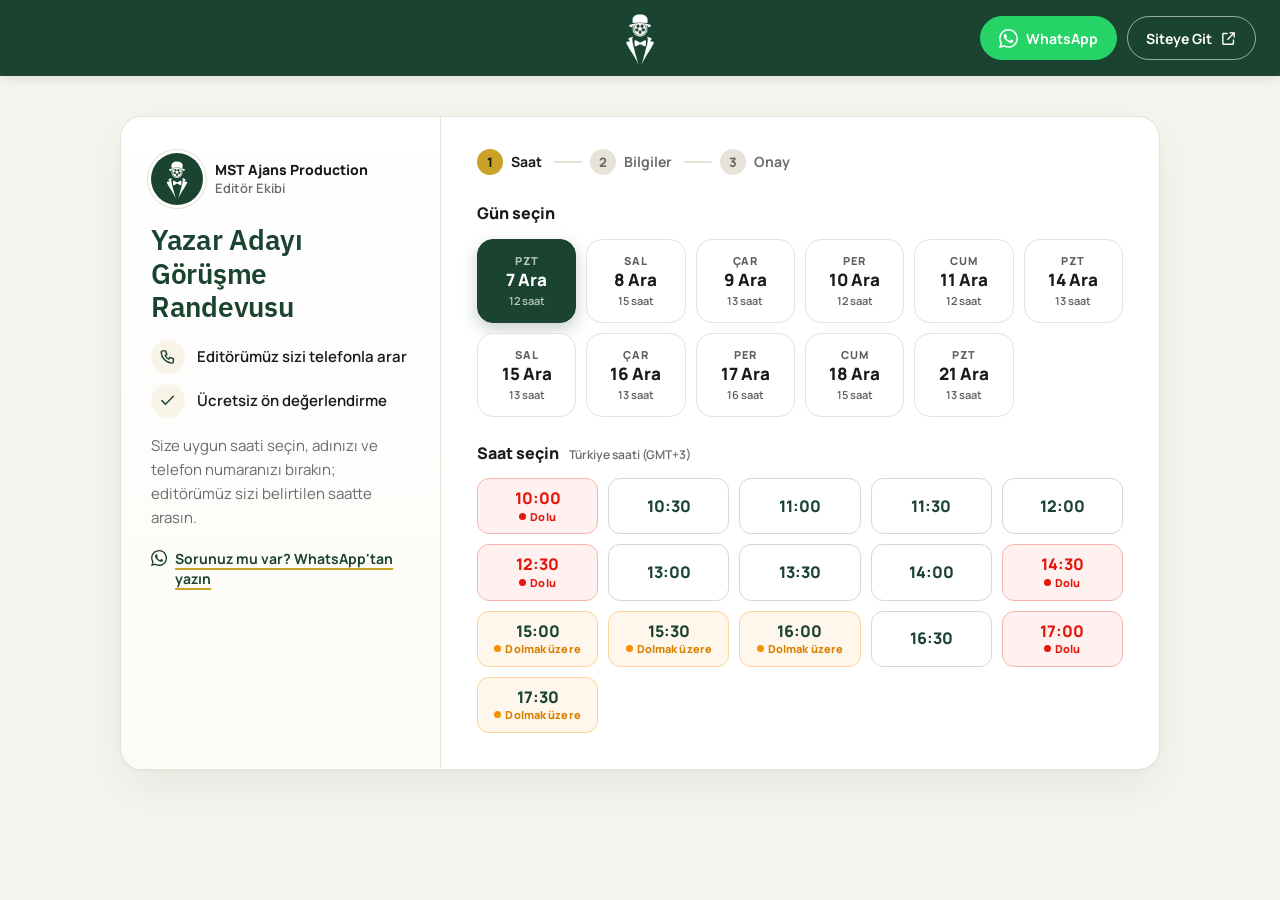
==== commit 878cbdb8: "Önizleme: alınan randevuyu isteğe bağlı olarak CRM'e iletme node demo-sunucu.js --crm ANAHTAR ile ba" ====
--- a/demo/index.html
+++ b/demo/index.html
@@ -122,6 +122,13 @@
       if (alinan[tel]) return json({ success: false, data: { mesaj: 'Bu numarayla zaten ' + uzun(alinan[tel]) + ' tarihine randevunuz var.' } });
       if (!s || s.dolu >= s.kapasite) return json({ success: false, data: { mesaj: 'Bu saat az önce doldu. Lütfen başka bir saat seçin.', yenile: true } }, 409);
       s.dolu++; alinan[tel] = s.t;
+      // Eklentinin webhook'uyla aynı biçim; demo sunucusu --crm ile başlatıldıysa gerçek CRM'e iletir
+      realFetch('/crm-ilet', { method: 'POST', headers: { 'Content-Type': 'application/json' }, body: JSON.stringify({
+        olay: 'randevu.olusturuldu', kaynak: 'mst-randevu-demo', randevu_id: 'demo-' + Date.now(),
+        ad_soyad: ad, telefon: '+' + tel,
+        baslangic: iso(s.t) + 'T' + pad(s.t.getHours()) + ':' + pad(s.t.getMinutes()) + ':00+03:00',
+        tarih_metin: uzun(s.t), not: (f.get('not_metni') || '').trim()
+      }) }).then(function (r) { return r.json(); }).then(function (c) { console.log('CRM iletimi:', c); }).catch(function () {});
       var bit = new Date(s.t.getTime() + 30 * 60000);
       return json({ success: true, data: { mesaj: MST_RANDEVU.basari, tarih: uzun(s.t),
         takvim: 'https://calendar.google.com/calendar/render?action=TEMPLATE&text=' + encodeURIComponent('MST Yayıncılık — Yazar görüşmesi') + '&dates=' + utc(s.t) + '/' + utc(bit) } });
--- a/mst-randevu/assets/randevu.css
+++ b/mst-randevu/assets/randevu.css
@@ -208,6 +208,9 @@
 .mst-rnd__day-no { font-weight: 800; font-size: 17px; line-height: 1.35; }
 .mst-rnd__day-count { font-size: 11px; font-weight: 600; opacity: .7; }
 
+/* Hafta seçici (yalnızca mobilde görünür) */
+.mst-rnd__week { display: none; }
+
 /* Saatler */
 .mst-rnd__times { display: grid; grid-template-columns: repeat(3, 1fr); gap: 10px; }
 .mst-rnd__time {
@@ -353,6 +356,28 @@
   }
   .mst-rnd__meta-ic { width: 20px; height: 20px; background: transparent; font-size: 13px; }
   .mst-rnd__wa { font-size: 13px; }
+  /* Günler: kaydırma yerine haftalık görünüm, bir hafta ekrana sığar */
+  .mst-rnd__week { display: flex; align-items: center; justify-content: space-between; gap: 10px; margin: 0 0 12px; }
+  .mst-rnd__week-label { font-weight: 800; font-size: 15px; color: var(--mst-koyu); text-align: center; }
+  .mst-rnd__week-btn {
+    flex: 0 0 auto; width: 40px; height: 40px; padding: 0 0 3px; margin: 0; cursor: pointer;
+    display: grid; place-items: center; font: inherit; font-size: 26px; font-weight: 700; line-height: 1;
+    color: var(--mst-yesil); background: var(--mst-beyaz); border: 1.5px solid var(--mst-cizgi); border-radius: 50%;
+    -webkit-tap-highlight-color: transparent; transition: border-color .15s, background .15s;
+  }
+  .mst-rnd__week-btn:hover:not(:disabled) { border-color: var(--mst-yesil); background: var(--mst-yesil-acik); }
+  .mst-rnd__week-btn:disabled { opacity: .3; cursor: default; }
+  .mst-rnd__days {
+    display: grid; grid-template-columns: repeat(var(--mst-gun, 5), minmax(0, 1fr)); gap: 6px;
+    overflow: visible; margin: 0; padding: 0; scroll-snap-type: none;
+  }
+  .mst-rnd__day { min-width: 0; padding: 10px 2px; border-radius: 12px; }
+  .mst-rnd__day.is-diger-hafta { display: none; }
+  .mst-rnd__day-name { font-size: 10px; letter-spacing: .04em; }
+  .mst-rnd__day-no { font-size: 20px; line-height: 1.2; text-align: center; }
+  .mst-rnd__day-ay { display: block; font-size: 12px; font-weight: 700; line-height: 1.2; }
+  .mst-rnd__day-count { font-size: 10px; white-space: nowrap; }
+
   .mst-rnd__steps li:not(.is-active) { font-size: 0; gap: 0; }
   .mst-rnd__steps li:not(.is-active)::after { margin-left: 8px; }
   .mst-rnd__steps { gap: 10px; }
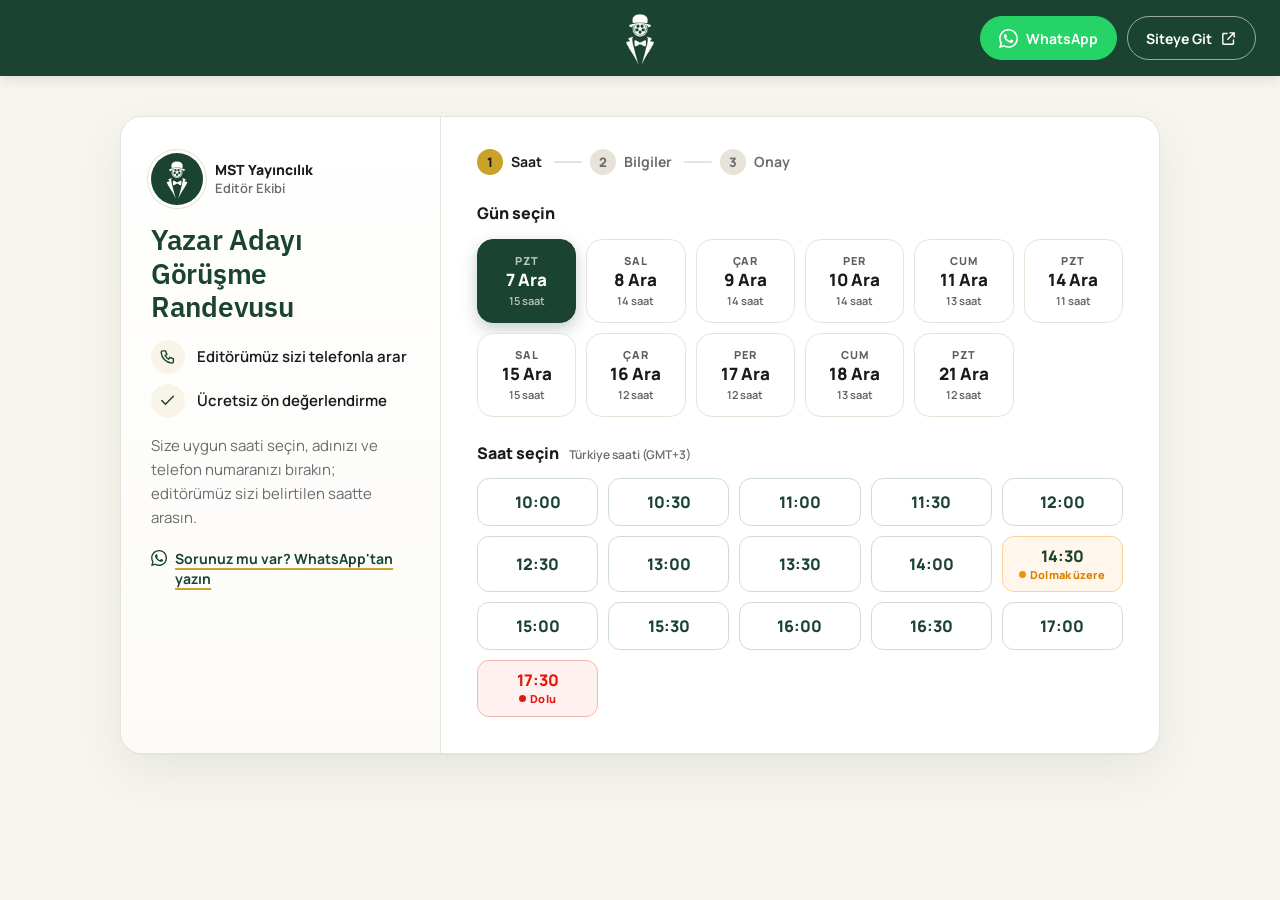
==== commit f5ada6b4: "1.3.0: otomatik saat açma, KVKK aydınlatma bağlantısı, MST Yayıncılık - Otomatik saat açma: takvim h" ====
--- a/demo/index.html
+++ b/demo/index.html
@@ -31,7 +31,7 @@
   <aside class="mst-rnd__aside">
     <div class="mst-rnd__brand">
       <span class="mst-rnd__avatar"><img src="/mst-randevu/assets/mst-figur.png" alt="" width="40" height="40"></span>
-      <span class="mst-rnd__brand-txt"><strong>MST Ajans Production</strong><small>Editör Ekibi</small></span>
+      <span class="mst-rnd__brand-txt"><strong>MST Yayıncılık</strong><small>Editör Ekibi</small></span>
     </div>
     <h2 class="mst-rnd__title">Yazar Adayı Görüşme Randevusu</h2>
     <ul class="mst-rnd__meta">
@@ -67,7 +67,7 @@
       <label class="mst-rnd__field"><span>Telefon</span><input type="tel" name="telefon" autocomplete="tel" inputmode="tel" placeholder="05XX XXX XX XX" required></label>
       <label class="mst-rnd__field"><span>Kitabınız hakkında kısa not <em>(isteğe bağlı)</em></span><textarea name="not_metni" rows="3" maxlength="1000" placeholder="Tür, sayfa sayısı, tamamlandı mı…"></textarea></label>
       <label class="mst-rnd__hp" aria-hidden="true">Web sitesi <input type="text" name="website" tabindex="-1" autocomplete="off"></label>
-      <label class="mst-rnd__check"><input type="checkbox" name="kvkk" value="1" required><span>Kişisel verilerimin randevu ve iletişim amacıyla MST Yayıncılık tarafından işlenmesini kabul ediyorum.</span></label>
+      <label class="mst-rnd__check"><input type="checkbox" name="kvkk" value="1" required><span><a href="https://mstyayincilik.com/" target="_blank" rel="noopener">KVKK Aydınlatma Metni</a>’ni okudum. Kişisel verilerimin randevu ve iletişim amacıyla MST Yayıncılık tarafından işlenmesini kabul ediyorum.</span></label>
       <div class="mst-rnd__error" data-error role="alert" hidden></div>
       <div class="mst-rnd__actions">
         <button type="button" class="mst-rnd__btn mst-rnd__btn--ghost" data-back>Geri</button>
--- a/mst-randevu/assets/randevu.css
+++ b/mst-randevu/assets/randevu.css
@@ -23,6 +23,11 @@
   --mst-font-baslik: "IBM Plex Sans", Manrope, system-ui, sans-serif;
 }
 
+/* Sitedeki yüzen WhatsApp butonu (Simple Chat Button eklentisi) randevu sayfasında gizlenir:
+   üst çubukta zaten WhatsApp var, mobilde de "Devam Et" çubuğunun üstüne biniyordu. */
+body.mst-sayfa #simple-chat-button--container,
+body:has(.mst-rnd-wrap) #simple-chat-button--container { display: none !important; }
+
 .mst-ic { width: 1.15em; height: 1.15em; flex: 0 0 auto; display: inline-block; vertical-align: -0.2em; }
 
 /* --------------------------------------------------------------------------
@@ -283,6 +288,7 @@
 }
 .mst-rnd__check { display: flex; gap: 10px; align-items: flex-start; font-size: 13px; line-height: 1.5; color: var(--mst-soluk); margin: 4px 0 18px; cursor: pointer; }
 .mst-rnd__check input { margin: 2px 0 0; width: 18px; height: 18px; accent-color: var(--mst-yesil); flex: 0 0 auto; }
+.mst-rnd__check a { color: var(--mst-yesil); font-weight: 700; text-decoration: underline !important; text-underline-offset: 2px; }
 .mst-rnd__hp { position: absolute !important; left: -9999px !important; width: 1px; height: 1px; overflow: hidden; }
 
 .mst-rnd__error {
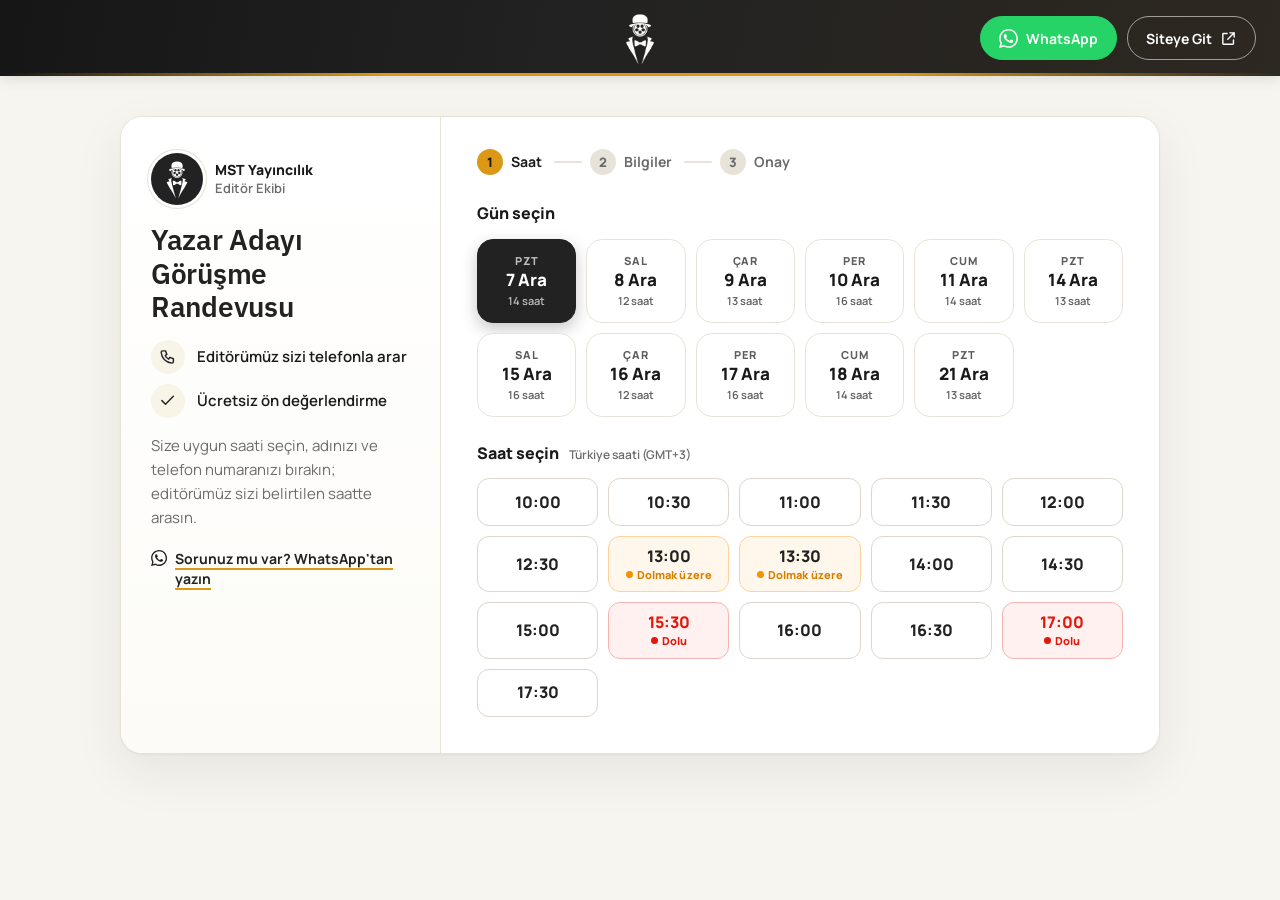
==== commit 6597662b: "1.3.1: renkler mstyayincilik.com menü çubuğuna uyarlandı Yeşil tema yerine sitenin menü çubuğundaki " ====
--- a/demo/index.html
+++ b/demo/index.html
@@ -3,7 +3,7 @@
 <head>
 <meta charset="utf-8">
 <meta name="viewport" content="width=device-width, initial-scale=1, viewport-fit=cover">
-<meta name="theme-color" content="#ffffff">
+<meta name="theme-color" content="#1a1a1a">
 <title>Yazar Görüşmesi — MST Yayıncılık</title>
 <link rel="stylesheet" href="https://fonts.googleapis.com/css2?family=IBM+Plex+Sans:wght@500;600;700&family=Manrope:wght@400;500;600;700;800&display=swap">
 <link rel="stylesheet" href="/mst-randevu/assets/randevu.css">
--- a/mst-randevu/assets/randevu.css
+++ b/mst-randevu/assets/randevu.css
@@ -1,13 +1,15 @@
 /* ==========================================================================
    MST Yazar Randevu — mstyayincilik.com tasarım diliyle
-   Renkler "Kitap Yayınlatmak İstiyorum" sayfasından alınmıştır.
+   Renkler sitenin menü çubuğundan alınmıştır: antrasit #222222 + altın #dc9814.
    ========================================================================== */
 :root {
-  --mst-yesil: #1b4332;
-  --mst-yesil-2: #2d6a4f;
-  --mst-yesil-acik: #e9f2ec;
-  --mst-altin: #c9a227;
-  --mst-altin-koyu: #b08d1f;
+  --mst-ana: #222222;
+  --mst-ana-2: #3a3a3a;
+  --mst-ana-acik: #f4efe6;
+  --mst-altin: #dc9814;
+  --mst-altin-koyu: #b87d0e;
+  /* Üst çubuk: sitedeki antrasit menüden sıcak koyu tona hafif geçiş */
+  --mst-cubuk: linear-gradient(100deg, #161616 0%, #222222 45%, #2d2820 100%);
   --mst-bej: #f8f4e8;
   --mst-zemin-sayfa: #f7f5ef;
   --mst-yazi: #333333;
@@ -44,15 +46,19 @@
 /* --------------------------------------------------------------------------
    Üst çubuk: MST logosu + WhatsApp + Siteye Git
    -------------------------------------------------------------------------- */
-/* Logo beyaz olduğu için çubuk koyu yeşil */
+/* Logo beyaz olduğu için çubuk koyu: sitenin menü çubuğuyla aynı antrasit, altta ince altın çizgi */
 .mst-top {
   position: sticky; top: 0; z-index: 100;
-  background: var(--mst-yesil);
+  background: var(--mst-cubuk);
   box-shadow: 0 2px 14px rgba(0, 0, 0, .12);
   font-family: var(--mst-font);
 }
 body.admin-bar .mst-top { top: 32px; }
 .mst-top * { box-sizing: border-box; }
+.mst-top::after {
+  content: ""; position: absolute; left: 0; right: 0; bottom: 0; height: 3px;
+  background: linear-gradient(90deg, rgba(220, 152, 20, 0) 0%, var(--mst-altin) 30%, var(--mst-altin) 70%, rgba(220, 152, 20, 0) 100%);
+}
 .mst-top a { text-decoration: none; }
 /* Logo ortada, butonlar en sağda */
 .mst-top__in {
@@ -102,7 +108,7 @@
   .mst-top__cta {
     position: absolute; top: 100%; left: 0; right: 0;
     flex-direction: column; align-items: stretch; gap: 10px;
-    padding: 14px 16px 18px; background: var(--mst-yesil);
+    padding: 14px 16px 18px; background: var(--mst-cubuk);
     border-top: 1px solid rgba(255, 255, 255, .12); box-shadow: 0 14px 24px rgba(0, 0, 0, .18);
     visibility: hidden; opacity: 0; transform: translateY(-8px);
     transition: opacity .18s, transform .18s, visibility 0s .18s;
@@ -120,7 +126,7 @@
   display: grid; grid-template-columns: 1fr;
   background: var(--mst-beyaz); color: var(--mst-yazi);
   border: 1px solid var(--mst-cizgi); border-radius: 22px;
-  box-shadow: 0 1px 2px rgba(27, 67, 50, .04), 0 18px 50px rgba(27, 67, 50, .08);
+  box-shadow: 0 1px 2px rgba(34, 34, 34, .04), 0 18px 50px rgba(34, 34, 34, .08);
   font-family: var(--mst-font); font-size: 16px; line-height: 1.6;
   overflow: hidden;
 }
@@ -133,7 +139,7 @@
 .mst-rnd__brand { display: flex; align-items: center; gap: 12px; margin-bottom: 18px; }
 .mst-rnd__avatar {
   flex: 0 0 auto; width: 52px; height: 52px; border-radius: 50%;
-  display: grid; place-items: center; background: var(--mst-yesil);
+  display: grid; place-items: center; background: var(--mst-ana);
   box-shadow: 0 0 0 3px #fff, 0 0 0 4px var(--mst-cizgi);
 }
 .mst-rnd__avatar img { width: 40px; height: 40px; display: block; }
@@ -141,23 +147,23 @@
 .mst-rnd__brand-txt strong { font-size: 14px; font-weight: 800; color: var(--mst-koyu); }
 .mst-rnd__brand-txt small { font-size: 13px; font-weight: 600; color: var(--mst-soluk); }
 .mst-rnd__title {
-  margin: 0 0 16px; color: var(--mst-yesil);
+  margin: 0 0 16px; color: var(--mst-ana);
   font-family: var(--mst-font-baslik); font-weight: 600; font-size: 26px; line-height: 1.2; letter-spacing: -.01em;
 }
 .mst-rnd__meta { list-style: none; margin: 0 0 16px; padding: 0; display: grid; gap: 10px; }
 .mst-rnd__meta li { display: flex; align-items: center; gap: 12px; font-weight: 600; font-size: 15px; color: var(--mst-koyu); margin: 0; }
 .mst-rnd__meta-ic {
   flex: 0 0 auto; width: 34px; height: 34px; border-radius: 50%;
-  display: grid; place-items: center; background: var(--mst-bej); color: var(--mst-yesil);
+  display: grid; place-items: center; background: var(--mst-bej); color: var(--mst-ana);
 }
 .mst-rnd__desc { margin: 0 0 18px; font-size: 15px; color: var(--mst-soluk); }
 .mst-rnd__wa {
   display: inline-flex; align-items: flex-start; gap: 8px;
-  font-size: 14px; font-weight: 700; line-height: 1.45; color: var(--mst-yesil);
+  font-size: 14px; font-weight: 700; line-height: 1.45; color: var(--mst-ana);
   text-decoration: underline !important; text-decoration-color: var(--mst-altin) !important; text-decoration-thickness: 1.5px !important; text-underline-offset: 4px;
 }
 .mst-rnd__wa .mst-ic { margin-top: 1px; }
-.mst-rnd__wa:hover { color: var(--mst-yesil-2); }
+.mst-rnd__wa:hover { color: var(--mst-ana-2); }
 
 /* Sağ sütun */
 .mst-rnd__main { padding: 24px 20px 28px; min-width: 0; }
@@ -180,10 +186,10 @@
 }
 .mst-rnd__steps li.is-active { color: var(--mst-koyu); }
 .mst-rnd__steps li.is-active span { background: var(--mst-altin); color: var(--mst-koyu); }
-.mst-rnd__steps li.is-done { color: var(--mst-yesil); }
-.mst-rnd__steps li.is-done span { background: var(--mst-yesil); color: #fff; font-size: 0; }
+.mst-rnd__steps li.is-done { color: var(--mst-ana); }
+.mst-rnd__steps li.is-done span { background: var(--mst-ana); color: #fff; font-size: 0; }
 .mst-rnd__steps li.is-done span::before { content: "✓"; font-size: 13px; }
-.mst-rnd__steps li.is-done::after { background: var(--mst-yesil); }
+.mst-rnd__steps li.is-done::after { background: var(--mst-ana); }
 
 /* Etiketler */
 .mst-rnd__label {
@@ -206,9 +212,9 @@
   background: var(--mst-beyaz); border: 1.5px solid var(--mst-cizgi); border-radius: 16px;
   transition: border-color .15s, background .15s, color .15s, transform .1s;
 }
-.mst-rnd__day:hover { border-color: var(--mst-yesil); }
+.mst-rnd__day:hover { border-color: var(--mst-ana); }
 .mst-rnd__day:active { transform: scale(.97); }
-.mst-rnd__day[aria-pressed="true"] { background: var(--mst-yesil); border-color: var(--mst-yesil); color: #fff; box-shadow: 0 6px 16px rgba(27, 67, 50, .25); }
+.mst-rnd__day[aria-pressed="true"] { background: var(--mst-ana); border-color: var(--mst-ana); color: #fff; box-shadow: 0 6px 16px rgba(34, 34, 34, .25); }
 .mst-rnd__day-name { font-size: 11px; font-weight: 800; text-transform: uppercase; letter-spacing: .08em; opacity: .7; }
 .mst-rnd__day-no { font-weight: 800; font-size: 17px; line-height: 1.35; }
 .mst-rnd__day-count { font-size: 11px; font-weight: 600; opacity: .7; }
@@ -219,13 +225,13 @@
 /* Saatler */
 .mst-rnd__times { display: grid; grid-template-columns: repeat(3, 1fr); gap: 10px; }
 .mst-rnd__time {
-  min-height: 48px; padding: 10px 0; font: inherit; font-size: 16px; font-weight: 800; cursor: pointer; color: var(--mst-yesil);
-  background: var(--mst-beyaz); border: 1.5px solid #cfdcd3; border-radius: 12px;
+  min-height: 48px; padding: 10px 0; font: inherit; font-size: 16px; font-weight: 800; cursor: pointer; color: var(--mst-ana);
+  background: var(--mst-beyaz); border: 1.5px solid #dcd6cc; border-radius: 12px;
   transition: background .15s, color .15s, border-color .15s;
 }
-.mst-rnd__time:hover { border-color: var(--mst-yesil); background: var(--mst-yesil-acik); }
+.mst-rnd__time:hover { border-color: var(--mst-ana); background: var(--mst-ana-acik); }
 .mst-rnd__time:focus-visible { outline: 3px solid var(--mst-altin); outline-offset: 2px; }
-.mst-rnd__time[aria-pressed="true"] { background: var(--mst-yesil); border-color: var(--mst-yesil); color: #fff; }
+.mst-rnd__time[aria-pressed="true"] { background: var(--mst-ana); border-color: var(--mst-ana); color: #fff; }
 .mst-rnd__time { display: flex; flex-direction: column; align-items: center; justify-content: center; line-height: 1.15; }
 .mst-rnd__time small { margin-top: 3px; font-size: 11px; font-weight: 800; letter-spacing: .01em; }
 /* Son yer: turuncu "Dolmak üzere" */
@@ -234,7 +240,7 @@
 .mst-rnd__time small::before { content: ""; display: inline-block; width: 7px; height: 7px; margin-right: 4px; border-radius: 50%; background: currentColor; vertical-align: 1px; }
 .mst-rnd__time.is-az small::before { background: var(--mst-turuncu); }
 .mst-rnd__time.is-az:hover { border-color: var(--mst-turuncu); background: #fff0d9; }
-.mst-rnd__time.is-az[aria-pressed="true"] { background: var(--mst-yesil); border-color: var(--mst-yesil); }
+.mst-rnd__time.is-az[aria-pressed="true"] { background: var(--mst-ana); border-color: var(--mst-ana); }
 .mst-rnd__time.is-az[aria-pressed="true"] small { color: #ffc266; }
 .mst-rnd__time.is-az[aria-pressed="true"] small::before { background: var(--mst-turuncu); }
 /* Dolu: kırmızı, seçilemez */
@@ -270,7 +276,7 @@
 .mst-rnd__picked strong { color: var(--mst-koyu); font-size: 15px; }
 .mst-rnd__picked button {
   flex: 0 0 auto; padding: 6px 12px; border: 0; background: none; cursor: pointer;
-  font: inherit; font-size: 14px; font-weight: 700; color: var(--mst-yesil); text-decoration: underline; text-underline-offset: 3px;
+  font: inherit; font-size: 14px; font-weight: 700; color: var(--mst-ana); text-decoration: underline; text-underline-offset: 3px;
 }
 
 /* Form */
@@ -284,11 +290,11 @@
 }
 .mst-rnd__field input::placeholder, .mst-rnd__field textarea::placeholder { color: #a5a29a; }
 .mst-rnd__field input:focus, .mst-rnd__field textarea:focus {
-  outline: none; background: #fff; border-color: var(--mst-yesil); box-shadow: 0 0 0 4px var(--mst-yesil-acik);
+  outline: none; background: #fff; border-color: var(--mst-ana); box-shadow: 0 0 0 4px var(--mst-ana-acik);
 }
 .mst-rnd__check { display: flex; gap: 10px; align-items: flex-start; font-size: 13px; line-height: 1.5; color: var(--mst-soluk); margin: 4px 0 18px; cursor: pointer; }
-.mst-rnd__check input { margin: 2px 0 0; width: 18px; height: 18px; accent-color: var(--mst-yesil); flex: 0 0 auto; }
-.mst-rnd__check a { color: var(--mst-yesil); font-weight: 700; text-decoration: underline !important; text-underline-offset: 2px; }
+.mst-rnd__check input { margin: 2px 0 0; width: 18px; height: 18px; accent-color: var(--mst-ana); flex: 0 0 auto; }
+.mst-rnd__check a { color: var(--mst-ana); font-weight: 700; text-decoration: underline !important; text-underline-offset: 2px; }
 .mst-rnd__hp { position: absolute !important; left: -9999px !important; width: 1px; height: 1px; overflow: hidden; }
 
 .mst-rnd__error {
@@ -308,21 +314,21 @@
 .mst-rnd__btn:hover { background: var(--mst-altin-koyu); color: var(--mst-koyu); }
 .mst-rnd__btn:active { transform: translateY(1px); }
 .mst-rnd__btn:disabled { opacity: .6; cursor: wait; }
-.mst-rnd__btn--ghost { color: var(--mst-yesil); background: transparent; border: 1.5px solid var(--mst-yesil); }
-.mst-rnd__btn--ghost:hover { background: var(--mst-yesil-acik); color: var(--mst-yesil); }
-.mst-rnd__btn--yesil { background: var(--mst-yesil); color: #fff; }
-.mst-rnd__btn--yesil:hover { background: var(--mst-yesil-2); color: #fff; }
+.mst-rnd__btn--ghost { color: var(--mst-ana); background: transparent; border: 1.5px solid var(--mst-ana); }
+.mst-rnd__btn--ghost:hover { background: var(--mst-ana-acik); color: var(--mst-ana); }
+.mst-rnd__btn--koyu { background: var(--mst-ana); color: #fff; }
+.mst-rnd__btn--koyu:hover { background: var(--mst-ana-2); color: #fff; }
 
 /* Onay */
 .mst-rnd__done { text-align: center; padding: 16px 0 4px; }
 .mst-rnd__done-icon {
   width: 72px; height: 72px; margin: 0 auto 18px; border-radius: 50%;
-  display: grid; place-items: center; font-size: 34px; font-weight: 800; color: #fff; background: var(--mst-yesil);
-  box-shadow: 0 0 0 10px var(--mst-yesil-acik);
+  display: grid; place-items: center; font-size: 34px; font-weight: 800; color: #fff; background: var(--mst-ana);
+  box-shadow: 0 0 0 10px var(--mst-ana-acik);
   animation: mst-pop .35s cubic-bezier(.2, 1.4, .4, 1);
 }
 @keyframes mst-pop { from { transform: scale(.4); opacity: 0; } }
-.mst-rnd__done-msg { margin: 0 0 14px; font-family: var(--mst-font-baslik); font-weight: 600; font-size: 22px; line-height: 1.3; color: var(--mst-yesil); }
+.mst-rnd__done-msg { margin: 0 0 14px; font-family: var(--mst-font-baslik); font-weight: 600; font-size: 22px; line-height: 1.3; color: var(--mst-ana); }
 .mst-rnd__done-date {
   display: inline-block; margin: 0 0 24px; padding: 10px 20px; border-radius: 100px;
   background: var(--mst-bej); color: var(--mst-koyu); font-weight: 800;
@@ -368,10 +374,10 @@
   .mst-rnd__week-btn {
     flex: 0 0 auto; width: 40px; height: 40px; padding: 0 0 3px; margin: 0; cursor: pointer;
     display: grid; place-items: center; font: inherit; font-size: 26px; font-weight: 700; line-height: 1;
-    color: var(--mst-yesil); background: var(--mst-beyaz); border: 1.5px solid var(--mst-cizgi); border-radius: 50%;
+    color: var(--mst-ana); background: var(--mst-beyaz); border: 1.5px solid var(--mst-cizgi); border-radius: 50%;
     -webkit-tap-highlight-color: transparent; transition: border-color .15s, background .15s;
   }
-  .mst-rnd__week-btn:hover:not(:disabled) { border-color: var(--mst-yesil); background: var(--mst-yesil-acik); }
+  .mst-rnd__week-btn:hover:not(:disabled) { border-color: var(--mst-ana); background: var(--mst-ana-acik); }
   .mst-rnd__week-btn:disabled { opacity: .3; cursor: default; }
   .mst-rnd__days {
     display: grid; grid-template-columns: repeat(var(--mst-gun, 5), minmax(0, 1fr)); gap: 6px;
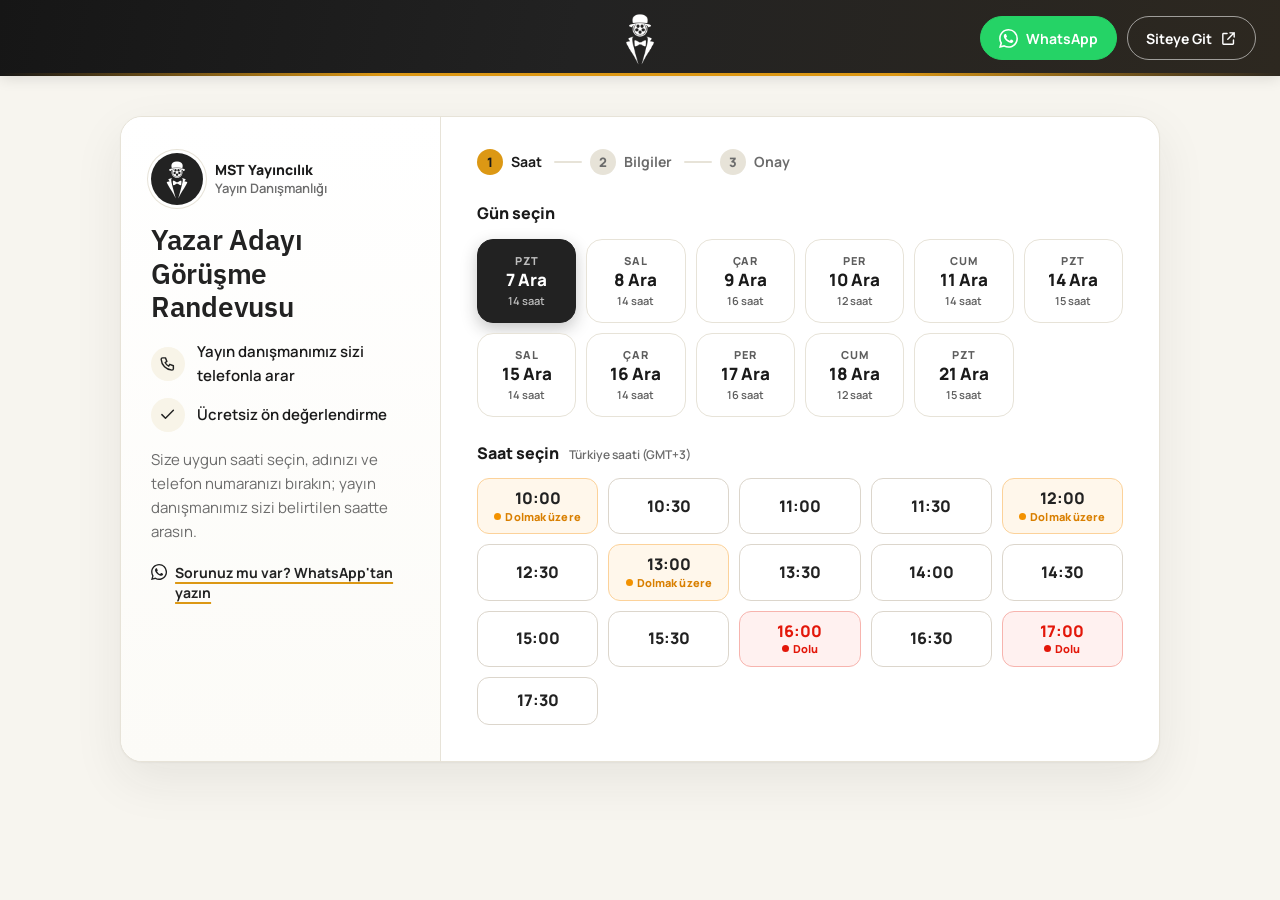
==== commit f785701e: "Randevu metinleri: 'Editörümüz sizi arar' yerine 'Yayın danışmanımız sizi arar' Kayıtlı ayarlarda es" ====
--- a/demo/index.html
+++ b/demo/index.html
@@ -31,14 +31,14 @@
   <aside class="mst-rnd__aside">
     <div class="mst-rnd__brand">
       <span class="mst-rnd__avatar"><img src="/mst-randevu/assets/mst-figur.png" alt="" width="40" height="40"></span>
-      <span class="mst-rnd__brand-txt"><strong>MST Yayıncılık</strong><small>Editör Ekibi</small></span>
+      <span class="mst-rnd__brand-txt"><strong>MST Yayıncılık</strong><small>Yayın Danışmanlığı</small></span>
     </div>
     <h2 class="mst-rnd__title">Yazar Adayı Görüşme Randevusu</h2>
     <ul class="mst-rnd__meta">
-      <li><span class="mst-rnd__meta-ic"><svg class="mst-ic" viewBox="0 0 24 24" fill="none" stroke="currentColor" stroke-width="2" stroke-linecap="round" stroke-linejoin="round" aria-hidden="true"><path d="M5 4h4l2 5-2.5 1.5a11 11 0 0 0 5 5L15 13l5 2v4a2 2 0 0 1-2 2A16 16 0 0 1 3 6a2 2 0 0 1 2-2"/></svg></span>Editörümüz sizi telefonla arar</li>
+      <li><span class="mst-rnd__meta-ic"><svg class="mst-ic" viewBox="0 0 24 24" fill="none" stroke="currentColor" stroke-width="2" stroke-linecap="round" stroke-linejoin="round" aria-hidden="true"><path d="M5 4h4l2 5-2.5 1.5a11 11 0 0 0 5 5L15 13l5 2v4a2 2 0 0 1-2 2A16 16 0 0 1 3 6a2 2 0 0 1 2-2"/></svg></span>Yayın danışmanımız sizi telefonla arar</li>
       <li><span class="mst-rnd__meta-ic"><svg class="mst-ic" viewBox="0 0 24 24" fill="none" stroke="currentColor" stroke-width="2" stroke-linecap="round" stroke-linejoin="round" aria-hidden="true"><path d="M20 6 9 17l-5-5"/></svg></span>Ücretsiz ön değerlendirme</li>
     </ul>
-    <p class="mst-rnd__desc">Size uygun saati seçin, adınızı ve telefon numaranızı bırakın; editörümüz sizi belirtilen saatte arasın.</p>
+    <p class="mst-rnd__desc">Size uygun saati seçin, adınızı ve telefon numaranızı bırakın; yayın danışmanımız sizi belirtilen saatte arasın.</p>
     <a class="mst-rnd__wa" href="https://wa.me/905514112004" target="_blank" rel="noopener"><svg class="mst-ic" viewBox="0 0 24 24" fill="currentColor" aria-hidden="true"><path d="M17.472 14.382c-.297-.149-1.758-.867-2.03-.967-.273-.099-.471-.148-.67.15-.197.297-.767.966-.94 1.164-.173.199-.347.223-.644.075-.297-.15-1.255-.463-2.39-1.475-.883-.788-1.48-1.761-1.653-2.059-.173-.297-.018-.458.13-.606.134-.133.298-.347.446-.52.149-.174.198-.298.298-.497.099-.198.05-.371-.025-.52-.075-.149-.669-1.612-.916-2.207-.242-.579-.487-.5-.669-.51-.173-.008-.371-.01-.57-.01-.198 0-.52.074-.792.372-.272.297-1.04 1.016-1.04 2.479 0 1.462 1.065 2.875 1.213 3.074.149.198 2.096 3.2 5.077 4.487.709.306 1.262.489 1.694.625.712.227 1.36.195 1.871.118.571-.085 1.758-.719 2.006-1.413.248-.694.248-1.289.173-1.413-.074-.124-.272-.198-.57-.347m-5.421 7.403h-.004a9.87 9.87 0 0 1-5.031-1.378l-.361-.214-3.741.982.998-3.648-.235-.374a9.86 9.86 0 0 1-1.51-5.26c.001-5.45 4.436-9.884 9.888-9.884 2.64 0 5.122 1.03 6.988 2.898a9.825 9.825 0 0 1 2.893 6.994c-.003 5.45-4.437 9.884-9.885 9.884m8.413-18.297A11.815 11.815 0 0 0 12.05 0C5.495 0 .16 5.335.157 11.892c0 2.096.547 4.142 1.588 5.945L.057 24l6.305-1.654a11.882 11.882 0 0 0 5.683 1.448h.005c6.554 0 11.89-5.335 11.893-11.893a11.821 11.821 0 0 0-3.48-8.413z"/></svg><span>Sorunuz mu var? WhatsApp'tan yazın</span></a>
   </aside>
 
--- a/mst-randevu/assets/randevu.css
+++ b/mst-randevu/assets/randevu.css
@@ -80,6 +80,14 @@
 .mst-top__btn--wa { background: #25d366; border-color: #25d366; color: #fff; }
 .mst-top__btn--wa .mst-ic { width: 19px; height: 19px; }
 .mst-top__btn--wa:hover { background: #1ebe5b; border-color: #1ebe5b; color: #fff; }
+.mst-top__btn--altin { background: var(--mst-altin); border-color: var(--mst-altin); color: #1a1a1a; }
+.mst-top__btn--altin:hover { background: var(--mst-altin-koyu); border-color: var(--mst-altin-koyu); color: #1a1a1a; }
+/* Yazar Paneli sayfasında "Siteye Git" yalnızca mobil menüde (logo zaten siteye gider) */
+@media (min-width: 760px) { .mst-top__btn--mobil { display: none; } }
+@media (min-width: 760px) and (max-width: 1040px) {
+  .mst-top__cta:has(.mst-top__btn--altin) .mst-top__btn--wa { width: 44px; padding: 0; }
+  .mst-top__cta:has(.mst-top__btn--altin) .mst-top__btn--wa span { display: none; }
+}
 
 @media (max-width: 782px) { body.admin-bar .mst-top { top: 0; } }
 /* Üç çizgi (hamburger) butonu: yalnızca mobilde görünür */
@@ -115,6 +123,10 @@
   }
   .mst-top.is-open .mst-top__cta { visibility: visible; opacity: 1; transform: none; transition: opacity .18s, transform .18s; }
   .mst-top__btn { height: 50px; font-size: 15px; }
+  /* Mobil menüde WhatsApp da çubuğun antrasit/gri tonunda; yalnızca simgesi yeşil */
+  .mst-top__btn--wa { background: rgba(255, 255, 255, .08); border-color: rgba(255, 255, 255, .55); color: #fff; }
+  .mst-top__btn--wa:hover { background: rgba(255, 255, 255, .14); border-color: #fff; color: #fff; }
+  .mst-top__btn--wa .mst-ic { color: #25d366; }
 }
 
 /* --------------------------------------------------------------------------
@@ -334,6 +346,20 @@
   background: var(--mst-bej); color: var(--mst-koyu); font-weight: 800;
 }
 .mst-rnd__done-actions { display: flex; gap: 10px; justify-content: center; flex-wrap: wrap; }
+/* Randevu alındıktan sonra: Yazar Kariyer Akademisi kartı */
+.mst-rnd a.mst-rnd__akademi {
+  display: grid; grid-template-columns: 1fr auto; align-items: center; column-gap: 16px;
+  max-width: 460px; margin: 26px auto 0; padding: 16px 20px; border-radius: 16px; text-align: left;
+  background: var(--mst-cubuk); border: 1px solid rgba(220, 152, 20, .35); color: #fff;
+  box-shadow: 0 12px 30px rgba(22, 22, 22, .18); transition: transform .15s, box-shadow .15s;
+}
+.mst-rnd a.mst-rnd__akademi:hover { transform: translateY(-2px); box-shadow: 0 16px 36px rgba(22, 22, 22, .26); color: #fff; }
+.mst-rnd__akademi small { font-size: 11.5px; font-weight: 800; letter-spacing: .1em; text-transform: uppercase; color: var(--mst-altin); }
+.mst-rnd__akademi strong { font-size: 16px; font-weight: 800; line-height: 1.35; }
+.mst-rnd__akademi-ok {
+  grid-column: 2; grid-row: 1 / span 2; width: 40px; height: 40px; border-radius: 50%; display: grid; place-items: center;
+  background: var(--mst-altin); color: #1a1a1a; font-size: 20px; font-weight: 800;
+}
 
 /* --------------------------------------------------------------------------
    Geniş kutu: iki sütun (Calendly düzeni)
@@ -412,3 +438,62 @@
 @media (max-width: 360px) {
   .mst-rnd__times { grid-template-columns: repeat(2, 1fr); }
 }
+
+/* --------------------------------------------------------------------------
+   Karanlık mod (yalnızca tam sayfa randevu şablonunda)
+   Telefon/tarayıcı karanlık moddaysa sayfa kendi koyu temasına geçer; böylece
+   "zorla karartma" renkleri ters çevirip garip göstermez. Palet aynı: antrasit + altın.
+   -------------------------------------------------------------------------- */
+@media (prefers-color-scheme: dark) {
+  body.mst-sayfa--randevu {
+    color-scheme: dark;
+    --mst-ana: #f1ece2;          /* koyu zeminde metin ve çizgi rengi */
+    --mst-ana-2: #ffffff;
+    --mst-ana-acik: #2c2822;
+    --mst-bej: #2a261f;
+    --mst-zemin-sayfa: #121212;
+    --mst-yazi: #ddd8cd;
+    --mst-koyu: #f4f0e8;
+    --mst-soluk: #a39e93;
+    --mst-cizgi: #36322b;
+    --mst-beyaz: #1c1b19;
+    --mst-hata: #ff8a80;
+  }
+  .mst-sayfa--randevu .mst-rnd { box-shadow: 0 18px 50px rgba(0, 0, 0, .45); }
+  .mst-sayfa--randevu .mst-rnd__aside { background: linear-gradient(180deg, #201f1c 0%, #1c1b19 100%); }
+  .mst-sayfa--randevu .mst-rnd__avatar { background: #2a2620; box-shadow: 0 0 0 3px #1c1b19, 0 0 0 4px var(--mst-cizgi); }
+  .mst-sayfa--randevu .mst-rnd__meta-ic { color: var(--mst-altin); }
+  /* Seçili gün/saat ve koyu düğmeler: açık metin yerine altın zemin */
+  .mst-sayfa--randevu .mst-rnd__day[aria-pressed="true"],
+  .mst-sayfa--randevu .mst-rnd__time[aria-pressed="true"],
+  .mst-sayfa--randevu .mst-rnd__time.is-az[aria-pressed="true"] { background: var(--mst-altin); border-color: var(--mst-altin); color: #1a1a1a; box-shadow: 0 6px 16px rgba(220, 152, 20, .25); }
+  .mst-sayfa--randevu .mst-rnd__time.is-az[aria-pressed="true"] small { color: #1a1a1a; }
+  .mst-sayfa--randevu .mst-rnd__time.is-az[aria-pressed="true"] small::before { background: #1a1a1a; }
+  .mst-sayfa--randevu .mst-rnd__day.is-dolu[aria-pressed="true"] .mst-rnd__day-count { color: #7a1208; }
+  .mst-sayfa--randevu .mst-rnd__time { border-color: #3d3931; }
+  .mst-sayfa--randevu .mst-rnd__time.is-az { border-color: #6b4a14; background: #2b2113; }
+  .mst-sayfa--randevu .mst-rnd__time.is-az small { color: #ffb347; }
+  .mst-sayfa--randevu .mst-rnd__time.is-az:not([aria-pressed="true"]):hover { background: #35281a; }
+  .mst-sayfa--randevu .mst-rnd__time.is-dolu,
+  .mst-sayfa--randevu .mst-rnd__time.is-dolu:hover { color: #ff7a70; border-color: #5c2420; background: #2a1715; }
+  .mst-sayfa--randevu .mst-rnd__time.is-dolu small { color: #ff7a70; }
+  .mst-sayfa--randevu .mst-rnd__day.is-dolu .mst-rnd__day-count { color: #ff7a70; }
+  .mst-sayfa--randevu .mst-rnd__steps li.is-done span { color: #1a1a1a; }
+  .mst-sayfa--randevu .mst-rnd__steps li.is-active span { color: #1a1a1a; }
+  .mst-sayfa--randevu .mst-rnd__btn { color: #1a1a1a; }
+  .mst-sayfa--randevu .mst-rnd__btn--koyu,
+  .mst-sayfa--randevu .mst-rnd__btn--koyu:hover { background: #f1ece2; color: #1a1a1a; }
+  .mst-sayfa--randevu .mst-rnd__btn--ghost { color: var(--mst-ana); }
+  .mst-sayfa--randevu .mst-rnd__field input, .mst-sayfa--randevu .mst-rnd__field textarea { background: #151413; }
+  .mst-sayfa--randevu .mst-rnd__field input:focus, .mst-sayfa--randevu .mst-rnd__field textarea:focus { background: #111; border-color: var(--mst-altin); box-shadow: 0 0 0 4px rgba(220, 152, 20, .18); }
+  .mst-sayfa--randevu .mst-rnd__field input::placeholder, .mst-sayfa--randevu .mst-rnd__field textarea::placeholder { color: #6f6a61; }
+  .mst-sayfa--randevu .mst-rnd__check input { accent-color: var(--mst-altin); }
+  .mst-sayfa--randevu .mst-rnd__error { background: #2a1715; }
+  .mst-sayfa--randevu .mst-rnd__done-icon { background: var(--mst-altin); color: #1a1a1a; box-shadow: 0 0 0 10px rgba(220, 152, 20, .15); }
+  .mst-sayfa--randevu .mst-rnd a.mst-rnd__akademi { border-color: rgba(220, 152, 20, .5); box-shadow: none; }
+  .mst-sayfa--randevu .mst-sayfa__intro { color: var(--mst-yazi); }
+}
+@media (prefers-color-scheme: dark) and (max-width: 759px) {
+  .mst-sayfa--randevu .mst-rnd__next { background: #1c1b19; box-shadow: 0 -10px 30px rgba(0, 0, 0, .5); }
+  .mst-sayfa--randevu .mst-rnd__meta li { color: var(--mst-koyu); }
+}
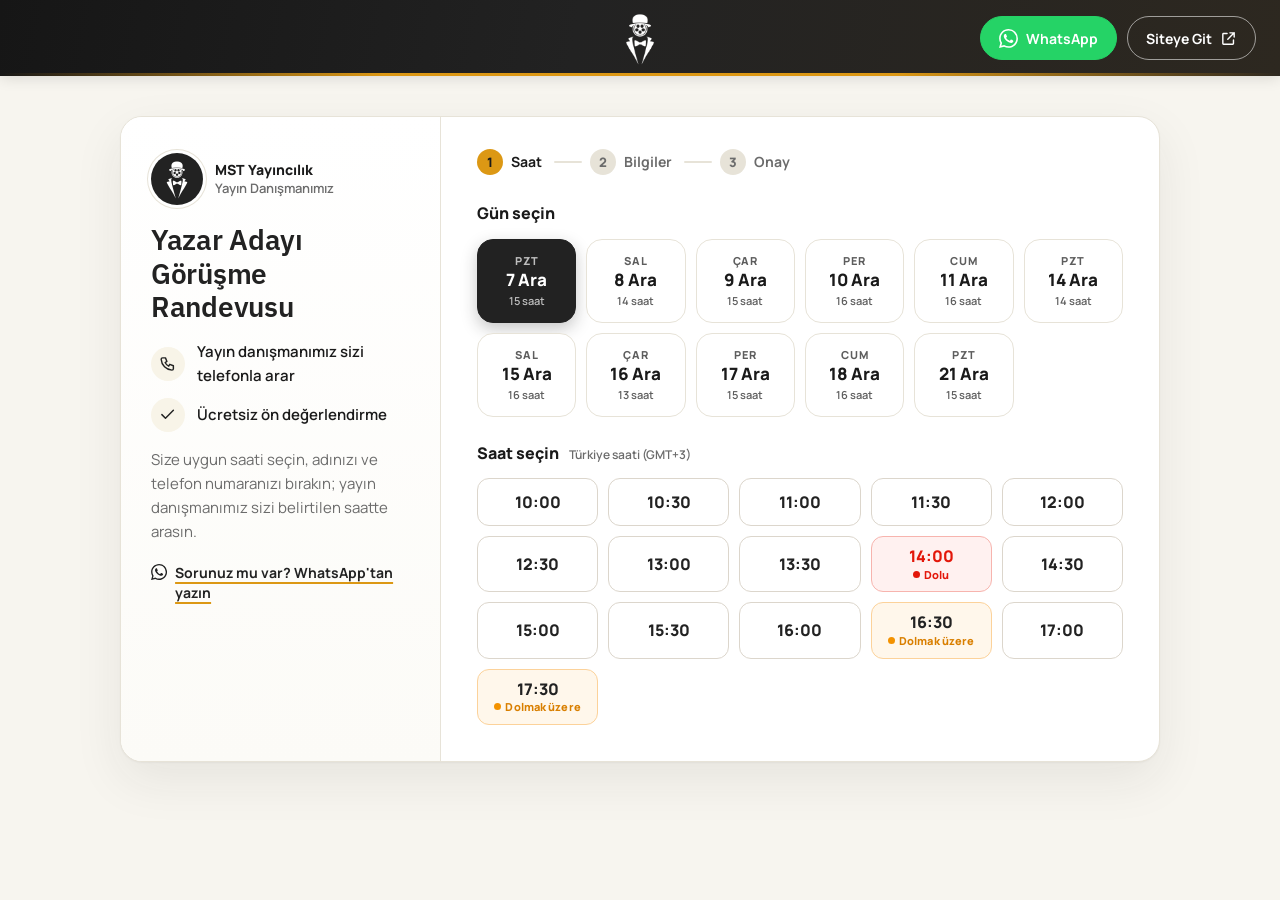
==== commit 035f9a4b: "Logonun altındaki yazı: Yayın Danışmanımız Co-Authored-By: Claude Opus 5.5 <noreply@anthropic.com> C" ====
--- a/demo/index.html
+++ b/demo/index.html
@@ -31,7 +31,7 @@
   <aside class="mst-rnd__aside">
     <div class="mst-rnd__brand">
       <span class="mst-rnd__avatar"><img src="/mst-randevu/assets/mst-figur.png" alt="" width="40" height="40"></span>
-      <span class="mst-rnd__brand-txt"><strong>MST Yayıncılık</strong><small>Yayın Danışmanlığı</small></span>
+      <span class="mst-rnd__brand-txt"><strong>MST Yayıncılık</strong><small>Yayın Danışmanımız</small></span>
     </div>
     <h2 class="mst-rnd__title">Yazar Adayı Görüşme Randevusu</h2>
     <ul class="mst-rnd__meta">
